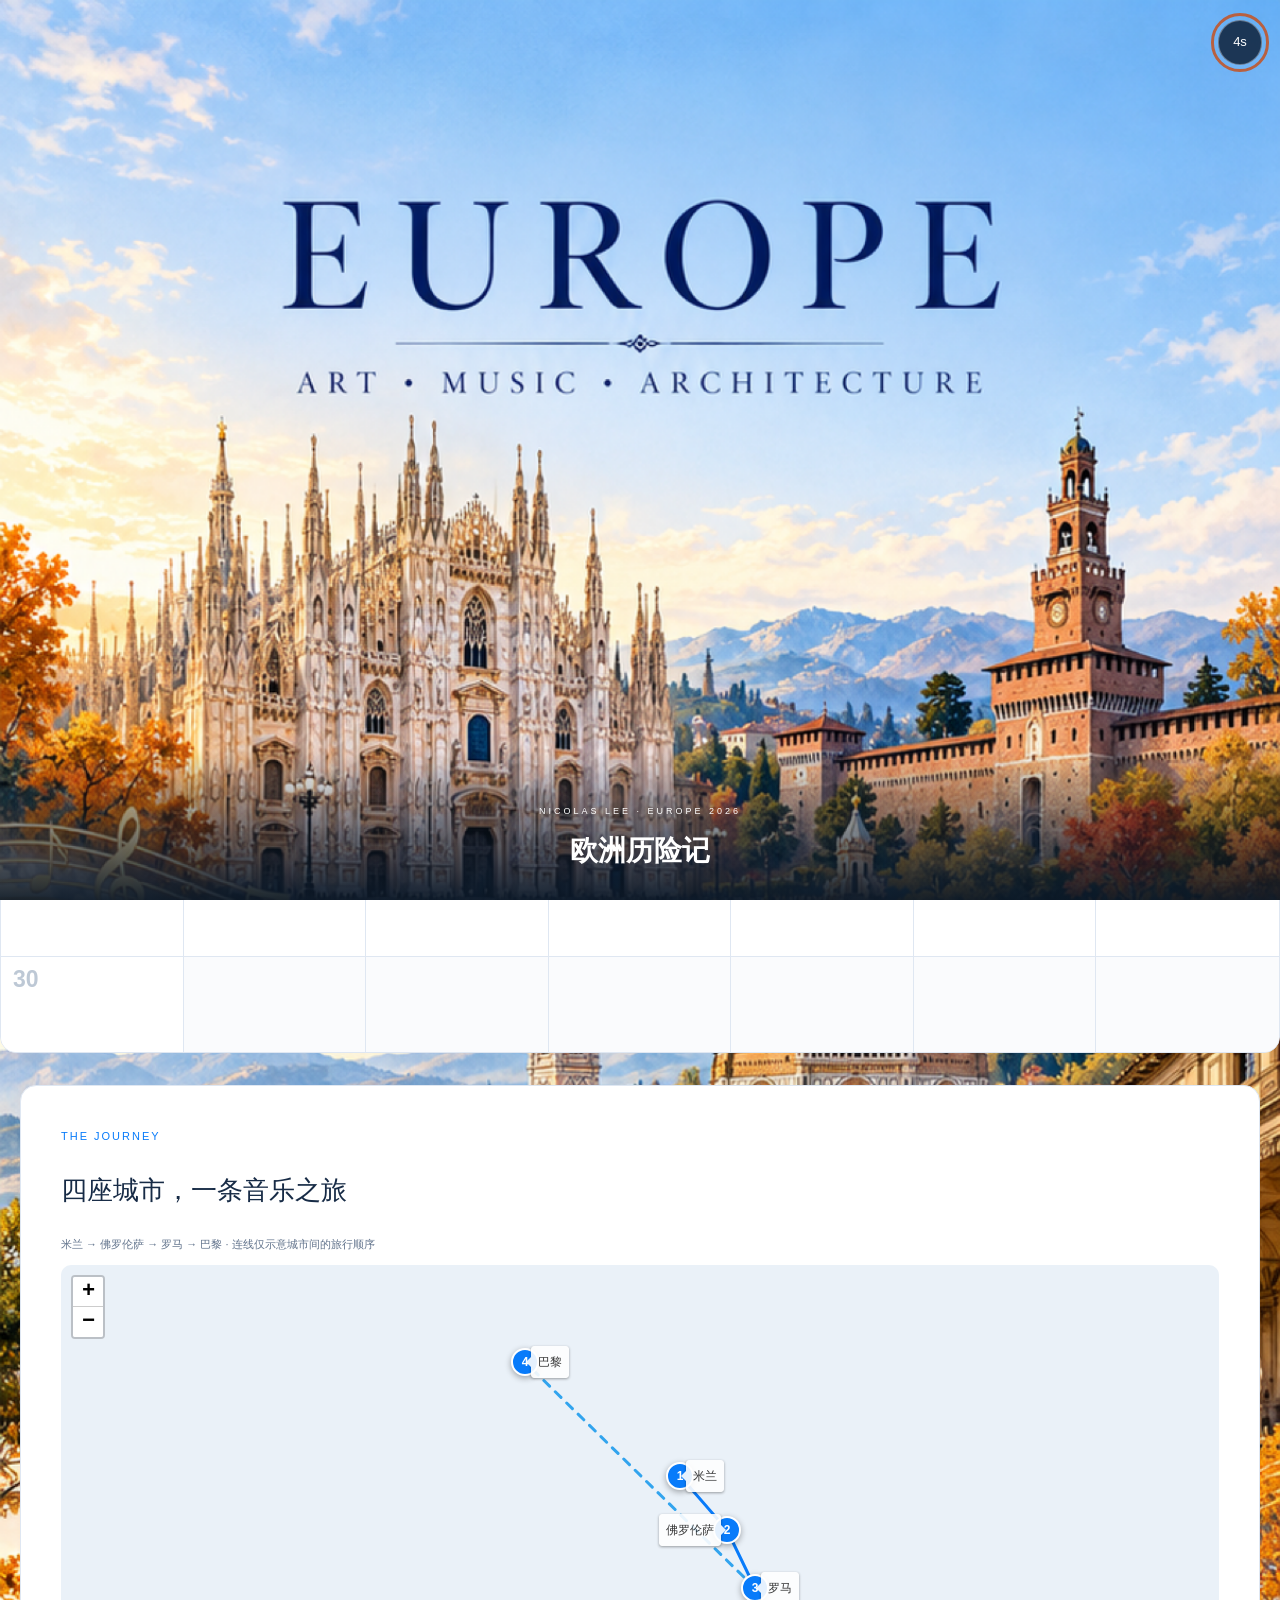
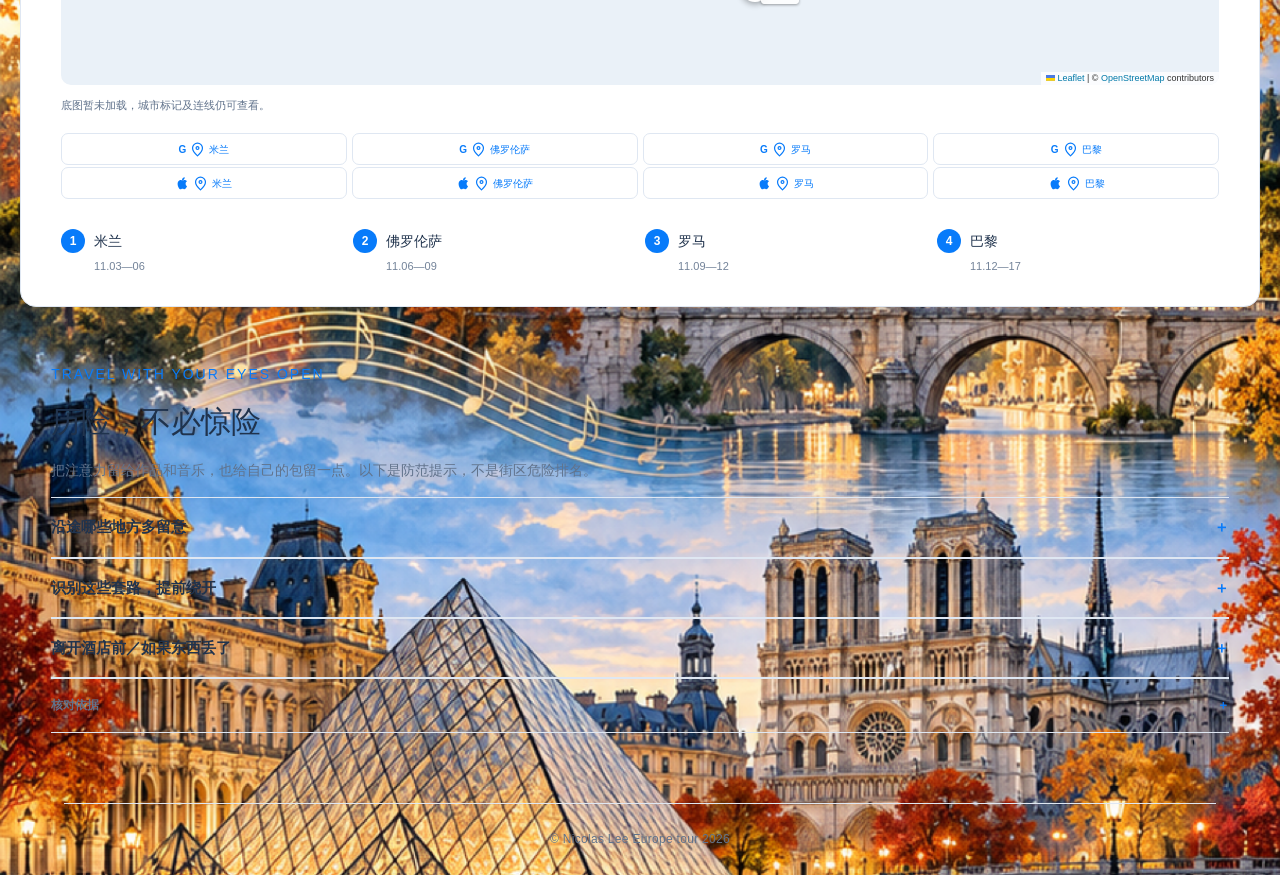
==== index.html @ 0d7550d8 "Add Europe 2026 travel handbook site" ====
<!doctype html><html lang="zh-CN"><head><meta charset="utf-8"><meta name="viewport" content="width=device-width,initial-scale=1,viewport-fit=cover"><meta name="apple-mobile-web-app-capable" content="yes"><meta name="apple-mobile-web-app-status-bar-style" content="black-translucent"><meta name="apple-mobile-web-app-title" content="欧洲历险记"><link rel="manifest" href="manifest.webmanifest"><meta name="theme-color" content="#f4f7fb"><title>欧洲历险记 · 2026旅行手册</title><link rel="stylesheet" href="vendor/leaflet.css"><link rel="stylesheet" href="style.css"><link rel="stylesheet" href="experience.css?v=58"><script>try{document.documentElement.dataset.theme=localStorage.getItem("eu-theme")||"light"}catch(e){}</script></head><body><a class="skip" href="#main">跳到日程</a><header class="top" id="siteHeader"></header><main id="main" tabindex="-1"></main><footer class="site-footer">© Nicolas Lee Europe tour 2026</footer><dialog id="settings"><form id="settingsForm"><div class="dialog-head"><h2>从住处开始</h2><button type="button" id="closeSettings" aria-label="关闭">×</button></div><p>三家意大利酒店已录入本地手册。你在这里修改的地址仅保存在本机浏览器中。巴黎住址已录入 Rue Marmontel 6号；内嵌地图仅使用已核实的坐标。修改地址会更新备用导航链接；内嵌地图不会自动把未核实的新地址定位到别处。</p><div id="hotelFields"></div><label>11月13日午餐地点（暂定）<input name="lunch" placeholder="餐厅名称、街道、Paris" autocomplete="off"></label><button class="primary" type="submit">保存并更新路线</button><p class="fine">当前尚未发布网页。公开分享前，请再次检查酒店地址与私人会面信息。</p></form></dialog><dialog id="eventDialog" aria-labelledby="eventTitle"><button type="button" id="closeEvent" aria-label="关闭活动详情">关闭 ×</button><div id="eventContent"></div></dialog><div id="toast" role="status" aria-live="polite"></div><script src="data.js?v=58"></script><script src="vendor/leaflet.js"></script><script src="map-data.js?v=58"></script><script src="maps.js?v=58"></script><script src="food-data.js?v=58"></script><script src="ticket-details.js?v=58"></script><script src="experience.js?v=58"></script><script src="departure-data.js?v=58"></script><script src="app.js?v=58"></script><script src="i18n-data.js?v=58"></script><script src="i18n.js?v=58"></script></body></html>
---- vendor/leaflet.css ----
/* required styles */

.leaflet-pane,
.leaflet-tile,
.leaflet-marker-icon,
.leaflet-marker-shadow,
.leaflet-tile-container,
.leaflet-pane > svg,
.leaflet-pane > canvas,
.leaflet-zoom-box,
.leaflet-image-layer,
.leaflet-layer {
	position: absolute;
	left: 0;
	top: 0;
	}
.leaflet-container {
	overflow: hidden;
	}
.leaflet-tile,
.leaflet-marker-icon,
.leaflet-marker-shadow {
	-webkit-user-select: none;
	   -moz-user-select: none;
	        user-select: none;
	  -webkit-user-drag: none;
	}
/* Prevents IE11 from highlighting tiles in blue */
.leaflet-tile::selection {
	background: transparent;
}
/* Safari renders non-retina tile on retina better with this, but Chrome is worse */
.leaflet-safari .leaflet-tile {
	image-rendering: -webkit-optimize-contrast;
	}
/* hack that prevents hw layers "stretching" when loading new tiles */
.leaflet-safari .leaflet-tile-container {
	width: 1600px;
	height: 1600px;
	-webkit-transform-origin: 0 0;
	}
.leaflet-marker-icon,
.leaflet-marker-shadow {
	display: block;
	}
/* .leaflet-container svg: reset svg max-width decleration shipped in Joomla! (joomla.org) 3.x */
/* .leaflet-container img: map is broken in FF if you have max-width: 100% on tiles */
.leaflet-container .leaflet-overlay-pane svg {
	max-width: none !important;
	max-height: none !important;
	}
.leaflet-container .leaflet-marker-pane img,
.leaflet-container .leaflet-shadow-pane img,
.leaflet-container .leaflet-tile-pane img,
.leaflet-container img.leaflet-image-layer,
.leaflet-container .leaflet-tile {
	max-width: none !important;
	max-height: none !important;
	width: auto;
	padding: 0;
	}

.leaflet-container img.leaflet-tile {
	/* See: https://bugs.chromium.org/p/chromium/issues/detail?id=600120 */
	mix-blend-mode: plus-lighter;
}

.leaflet-container.leaflet-touch-zoom {
	-ms-touch-action: pan-x pan-y;
	touch-action: pan-x pan-y;
	}
.leaflet-container.leaflet-touch-drag {
	-ms-touch-action: pinch-zoom;
	/* Fallback for FF which doesn't support pinch-zoom */
	touch-action: none;
	touch-action: pinch-zoom;
}
.leaflet-container.leaflet-touch-drag.leaflet-touch-zoom {
	-ms-touch-action: none;
	touch-action: none;
}
.leaflet-container {
	-webkit-tap-highlight-color: transparent;
}
.leaflet-container a {
	-webkit-tap-highlight-color: rgba(51, 181, 229, 0.4);
}
.leaflet-tile {
	filter: inherit;
	visibility: hidden;
	}
.leaflet-tile-loaded {
	visibility: inherit;
	}
.leaflet-zoom-box {
	width: 0;
	height: 0;
	-moz-box-sizing: border-box;
	     box-sizing: border-box;
	z-index: 800;
	}
/* workaround for https://bugzilla.mozilla.org/show_bug.cgi?id=888319 */
.leaflet-overlay-pane svg {
	-moz-user-select: none;
	}

.leaflet-pane         { z-index: 400; }

.leaflet-tile-pane    { z-index: 200; }
.leaflet-overlay-pane { z-index: 400; }
.leaflet-shadow-pane  { z-index: 500; }
.leaflet-marker-pane  { z-index: 600; }
.leaflet-tooltip-pane   { z-index: 650; }
.leaflet-popup-pane   { z-index: 700; }

.leaflet-map-pane canvas { z-index: 100; }
.leaflet-map-pane svg    { z-index: 200; }

.leaflet-vml-shape {
	width: 1px;
	height: 1px;
	}
.lvml {
	behavior: url(#default#VML);
	display: inline-block;
	position: absolute;
	}


/* control positioning */

.leaflet-control {
	position: relative;
	z-index: 800;
	pointer-events: visiblePainted; /* IE 9-10 doesn't have auto */
	pointer-events: auto;
	}
.leaflet-top,
.leaflet-bottom {
	position: absolute;
	z-index: 1000;
	pointer-events: none;
	}
.leaflet-top {
	top: 0;
	}
.leaflet-right {
	right: 0;
	}
.leaflet-bottom {
	bottom: 0;
	}
.leaflet-left {
	left: 0;
	}
.leaflet-control {
	float: left;
	clear: both;
	}
.leaflet-right .leaflet-control {
	float: right;
	}
.leaflet-top .leaflet-control {
	margin-top: 10px;
	}
.leaflet-bottom .leaflet-control {
	margin-bottom: 10px;
	}
.leaflet-left .leaflet-control {
	margin-left: 10px;
	}
.leaflet-right .leaflet-control {
	margin-right: 10px;
	}


/* zoom and fade animations */

.leaflet-fade-anim .leaflet-popup {
	opacity: 0;
	-webkit-transition: opacity 0.2s linear;
	   -moz-transition: opacity 0.2s linear;
	        transition: opacity 0.2s linear;
	}
.leaflet-fade-anim .leaflet-map-pane .leaflet-popup {
	opacity: 1;
	}
.leaflet-zoom-animated {
	-webkit-transform-origin: 0 0;
	    -ms-transform-origin: 0 0;
	        transform-origin: 0 0;
	}
svg.leaflet-zoom-animated {
	will-change: transform;
}

.leaflet-zoom-anim .leaflet-zoom-animated {
	-webkit-transition: -webkit-transform 0.25s cubic-bezier(0,0,0.25,1);
	   -moz-transition:    -moz-transform 0.25s cubic-bezier(0,0,0.25,1);
	        transition:         transform 0.25s cubic-bezier(0,0,0.25,1);
	}
.leaflet-zoom-anim .leaflet-tile,
.leaflet-pan-anim .leaflet-tile {
	-webkit-transition: none;
	   -moz-transition: none;
	        transition: none;
	}

.leaflet-zoom-anim .leaflet-zoom-hide {
	visibility: hidden;
	}


/* cursors */

.leaflet-interactive {
	cursor: pointer;
	}
.leaflet-grab {
	cursor: -webkit-grab;
	cursor:    -moz-grab;
	cursor:         grab;
	}
.leaflet-crosshair,
.leaflet-crosshair .leaflet-interactive {
	cursor: crosshair;
	}
.leaflet-popup-pane,
.leaflet-control {
	cursor: auto;
	}
.leaflet-dragging .leaflet-grab,
.leaflet-dragging .leaflet-grab .leaflet-interactive,
.leaflet-dragging .leaflet-marker-draggable {
	cursor: move;
	cursor: -webkit-grabbing;
	cursor:    -moz-grabbing;
	cursor:         grabbing;
	}

/* marker & overlays interactivity */
.leaflet-marker-icon,
.leaflet-marker-shadow,
.leaflet-image-layer,
.leaflet-pane > svg path,
.leaflet-tile-container {
	pointer-events: none;
	}

.leaflet-marker-icon.leaflet-interactive,
.leaflet-image-layer.leaflet-interactive,
.leaflet-pane > svg path.leaflet-interactive,
svg.leaflet-image-layer.leaflet-interactive path {
	pointer-events: visiblePainted; /* IE 9-10 doesn't have auto */
	pointer-events: auto;
	}

/* visual tweaks */

.leaflet-container {
	background: #ddd;
	outline-offset: 1px;
	}
.leaflet-container a {
	color: #0078A8;
	}
.leaflet-zoom-box {
	border: 2px dotted #38f;
	background: rgba(255,255,255,0.5);
	}


/* general typography */
.leaflet-container {
	font-family: "Helvetica Neue", Arial, Helvetica, sans-serif;
	font-size: 12px;
	font-size: 0.75rem;
	line-height: 1.5;
	}


/* general toolbar styles */

.leaflet-bar {
	box-shadow: 0 1px 5px rgba(0,0,0,0.65);
	border-radius: 4px;
	}
.leaflet-bar a {
	background-color: #fff;
	border-bottom: 1px solid #ccc;
	width: 26px;
	height: 26px;
	line-height: 26px;
	display: block;
	text-align: center;
	text-decoration: none;
	color: black;
	}
.leaflet-bar a,
.leaflet-control-layers-toggle {
	background-position: 50% 50%;
	background-repeat: no-repeat;
	display: block;
	}
.leaflet-bar a:hover,
.leaflet-bar a:focus {
	background-color: #f4f4f4;
	}
.leaflet-bar a:first-child {
	border-top-left-radius: 4px;
	border-top-right-radius: 4px;
	}
.leaflet-bar a:last-child {
	border-bottom-left-radius: 4px;
	border-bottom-right-radius: 4px;
	border-bottom: none;
	}
.leaflet-bar a.leaflet-disabled {
	cursor: default;
	background-color: #f4f4f4;
	color: #bbb;
	}

.leaflet-touch .leaflet-bar a {
	width: 30px;
	height: 30px;
	line-height: 30px;
	}
.leaflet-touch .leaflet-bar a:first-child {
	border-top-left-radius: 2px;
	border-top-right-radius: 2px;
	}
.leaflet-touch .leaflet-bar a:last-child {
	border-bottom-left-radius: 2px;
	border-bottom-right-radius: 2px;
	}

/* zoom control */

.leaflet-control-zoom-in,
.leaflet-control-zoom-out {
	font: bold 18px 'Lucida Console', Monaco, monospace;
	text-indent: 1px;
	}

.leaflet-touch .leaflet-control-zoom-in, .leaflet-touch .leaflet-control-zoom-out  {
	font-size: 22px;
	}


/* layers control */

.leaflet-control-layers {
	box-shadow: 0 1px 5px rgba(0,0,0,0.4);
	background: #fff;
	border-radius: 5px;
	}
.leaflet-control-layers-toggle {
	background-image: url(images/layers.png);
	width: 36px;
	height: 36px;
	}
.leaflet-retina .leaflet-control-layers-toggle {
	background-image: url(images/layers-2x.png);
	background-size: 26px 26px;
	}
.leaflet-touch .leaflet-control-layers-toggle {
	width: 44px;
	height: 44px;
	}
.leaflet-control-layers .leaflet-control-layers-list,
.leaflet-control-layers-expanded .leaflet-control-layers-toggle {
	display: none;
	}
.leaflet-control-layers-expanded .leaflet-control-layers-list {
	display: block;
	position: relative;
	}
.leaflet-control-layers-expanded {
	padding: 6px 10px 6px 6px;
	color: #333;
	background: #fff;
	}
.leaflet-control-layers-scrollbar {
	overflow-y: scroll;
	overflow-x: hidden;
	padding-right: 5px;
	}
.leaflet-control-layers-selector {
	margin-top: 2px;
	position: relative;
	top: 1px;
	}
.leaflet-control-layers label {
	display: block;
	font-size: 13px;
	font-size: 1.08333em;
	}
.leaflet-control-layers-separator {
	height: 0;
	border-top: 1px solid #ddd;
	margin: 5px -10px 5px -6px;
	}

/* Default icon URLs */
.leaflet-default-icon-path { /* used only in path-guessing heuristic, see L.Icon.Default */
	background-image: url(images/marker-icon.png);
	}


/* attribution and scale controls */

.leaflet-container .leaflet-control-attribution {
	background: #fff;
	background: rgba(255, 255, 255, 0.8);
	margin: 0;
	}
.leaflet-control-attribution,
.leaflet-control-scale-line {
	padding: 0 5px;
	color: #333;
	line-height: 1.4;
	}
.leaflet-control-attribution a {
	text-decoration: none;
	}
.leaflet-control-attribution a:hover,
.leaflet-control-attribution a:focus {
	text-decoration: underline;
	}
.leaflet-attribution-flag {
	display: inline !important;
	vertical-align: baseline !important;
	width: 1em;
	height: 0.6669em;
	}
.leaflet-left .leaflet-control-scale {
	margin-left: 5px;
	}
.leaflet-bottom .leaflet-control-scale {
	margin-bottom: 5px;
	}
.leaflet-control-scale-line {
	border: 2px solid #777;
	border-top: none;
	line-height: 1.1;
	padding: 2px 5px 1px;
	white-space: nowrap;
	-moz-box-sizing: border-box;
	     box-sizing: border-box;
	background: rgba(255, 255, 255, 0.8);
	text-shadow: 1px 1px #fff;
	}
.leaflet-control-scale-line:not(:first-child) {
	border-top: 2px solid #777;
	border-bottom: none;
	margin-top: -2px;
	}
.leaflet-control-scale-line:not(:first-child):not(:last-child) {
	border-bottom: 2px solid #777;
	}

.leaflet-touch .leaflet-control-attribution,
.leaflet-touch .leaflet-control-layers,
.leaflet-touch .leaflet-bar {
	box-shadow: none;
	}
.leaflet-touch .leaflet-control-layers,
.leaflet-touch .leaflet-bar {
	border: 2px solid rgba(0,0,0,0.2);
	background-clip: padding-box;
	}


/* popup */

.leaflet-popup {
	position: absolute;
	text-align: center;
	margin-bottom: 20px;
	}
.leaflet-popup-content-wrapper {
	padding: 1px;
	text-align: left;
	border-radius: 12px;
	}
.leaflet-popup-content {
	margin: 13px 24px 13px 20px;
	line-height: 1.3;
	font-size: 13px;
	font-size: 1.08333em;
	min-height: 1px;
	}
.leaflet-popup-content p {
	margin: 17px 0;
	margin: 1.3em 0;
	}
.leaflet-popup-tip-container {
	width: 40px;
	height: 20px;
	position: absolute;
	left: 50%;
	margin-top: -1px;
	margin-left: -20px;
	overflow: hidden;
	pointer-events: none;
	}
.leaflet-popup-tip {
	width: 17px;
	height: 17px;
	padding: 1px;

	margin: -10px auto 0;
	pointer-events: auto;

	-webkit-transform: rotate(45deg);
	   -moz-transform: rotate(45deg);
	    -ms-transform: rotate(45deg);
	        transform: rotate(45deg);
	}
.leaflet-popup-content-wrapper,
.leaflet-popup-tip {
	background: white;
	color: #333;
	box-shadow: 0 3px 14px rgba(0,0,0,0.4);
	}
.leaflet-container a.leaflet-popup-close-button {
	position: absolute;
	top: 0;
	right: 0;
	border: none;
	text-align: center;
	width: 24px;
	height: 24px;
	font: 16px/24px Tahoma, Verdana, sans-serif;
	color: #757575;
	text-decoration: none;
	background: transparent;
	}
.leaflet-container a.leaflet-popup-close-button:hover,
.leaflet-container a.leaflet-popup-close-button:focus {
	color: #585858;
	}
.leaflet-popup-scrolled {
	overflow: auto;
	}

.leaflet-oldie .leaflet-popup-content-wrapper {
	-ms-zoom: 1;
	}
.leaflet-oldie .leaflet-popup-tip {
	width: 24px;
	margin: 0 auto;

	-ms-filter: "progid:DXImageTransform.Microsoft.Matrix(M11=0.70710678, M12=0.70710678, M21=-0.70710678, M22=0.70710678)";
	filter: progid:DXImageTransform.Microsoft.Matrix(M11=0.70710678, M12=0.70710678, M21=-0.70710678, M22=0.70710678);
	}

.leaflet-oldie .leaflet-control-zoom,
.leaflet-oldie .leaflet-control-layers,
.leaflet-oldie .leaflet-popup-content-wrapper,
.leaflet-oldie .leaflet-popup-tip {
	border: 1px solid #999;
	}


/* div icon */

.leaflet-div-icon {
	background: #fff;
	border: 1px solid #666;
	}


/* Tooltip */
/* Base styles for the element that has a tooltip */
.leaflet-tooltip {
	position: absolute;
	padding: 6px;
	background-color: #fff;
	border: 1px solid #fff;
	border-radius: 3px;
	color: #222;
	white-space: nowrap;
	-webkit-user-select: none;
	-moz-user-select: none;
	-ms-user-select: none;
	user-select: none;
	pointer-events: none;
	box-shadow: 0 1px 3px rgba(0,0,0,0.4);
	}
.leaflet-tooltip.leaflet-interactive {
	cursor: pointer;
	pointer-events: auto;
	}
.leaflet-tooltip-top:before,
.leaflet-tooltip-bottom:before,
.leaflet-tooltip-left:before,
.leaflet-tooltip-right:before {
	position: absolute;
	pointer-events: none;
	border: 6px solid transparent;
	background: transparent;
	content: "";
	}

/* Directions */

.leaflet-tooltip-bottom {
	margin-top: 6px;
}
.leaflet-tooltip-top {
	margin-top: -6px;
}
.leaflet-tooltip-bottom:before,
.leaflet-tooltip-top:before {
	left: 50%;
	margin-left: -6px;
	}
.leaflet-tooltip-top:before {
	bottom: 0;
	margin-bottom: -12px;
	border-top-color: #fff;
	}
.leaflet-tooltip-bottom:before {
	top: 0;
	margin-top: -12px;
	margin-left: -6px;
	border-bottom-color: #fff;
	}
.leaflet-tooltip-left {
	margin-left: -6px;
}
.leaflet-tooltip-right {
	margin-left: 6px;
}
.leaflet-tooltip-left:before,
.leaflet-tooltip-right:before {
	top: 50%;
	margin-top: -6px;
	}
.leaflet-tooltip-left:before {
	right: 0;
	margin-right: -12px;
	border-left-color: #fff;
	}
.leaflet-tooltip-right:before {
	left: 0;
	margin-left: -12px;
	border-right-color: #fff;
	}

/* Printing */

@media print {
	/* Prevent printers from removing background-images of controls. */
	.leaflet-control {
		-webkit-print-color-adjust: exact;
		print-color-adjust: exact;
		}
	}
---- style.css ----
:root{--paper:#f4f0e8;--ink:#242e2a;--muted:#6d746c;--line:#d9d8cc;--accent:#a84934;--sage:#e2e8dd;--blue:#e1e9eb;--pink:#f0ded8;--gold:#eee4c9}*{box-sizing:border-box}body{margin:0;background:var(--paper);color:var(--ink);font-family:-apple-system,BlinkMacSystemFont,"PingFang SC","Microsoft YaHei",sans-serif;font-size:15px;line-height:1.75}button,input,select{font:inherit}button,a{touch-action:manipulation}button{cursor:pointer;border:0;background:none;color:inherit}a{color:inherit;text-underline-offset:4px}button:focus-visible,a:focus-visible,input:focus-visible{outline:3px solid #b86040;outline-offset:4px}.skip{position:absolute;top:-80px}.skip:focus{top:0;background:white;z-index:99}.top{display:flex;align-items:center;justify-content:space-between;padding:22px 5vw;border-bottom:1px solid var(--line);background:var(--paper);position:sticky;top:0;z-index:20;gap:20px}.brand{text-decoration:none;display:flex;align-items:center;gap:12px;font-family:Georgia,"Songti SC",serif;font-size:22px}.brand-mark{border:1px solid var(--ink);width:43px;height:43px;text-align:center;line-height:40px}.brand small{display:block;font:9px -apple-system,sans-serif;letter-spacing:2px;margin-top:2px}.top nav{display:flex;gap:20px;align-items:center}.top nav button{font-size:13px;padding:7px 0}.top nav button.active{color:var(--accent);border-bottom:1px solid var(--accent)}.outline{border:1px solid var(--line)!important;padding:7px 15px!important;border-radius:3px}.primary{display:inline-flex;align-items:center;gap:12px;background:var(--ink);color:#fff;padding:12px 22px;border-radius:3px;text-decoration:none}.eyebrow{font-size:11px;letter-spacing:2px;color:var(--accent);text-transform:uppercase}.wrap{max-width:1320px;margin:auto;padding:48px 5vw}.hero{display:grid;grid-template-columns:1fr 1fr;min-height:540px}.hero-copy{padding:70px 6vw 50px 7vw;display:flex;flex-direction:column;align-items:flex-start;justify-content:center}.hero h1{font:clamp(42px,4.8vw,75px)/1.3 Georgia,"Songti SC",serif;letter-spacing:-2px;margin:25px 0}.hero h1 em{font-style:normal;color:var(--accent)}.hero p{max-width:410px;color:var(--muted)}.hero-photo{position:relative;min-height:420px;background:#d8d9cb}.hero-photo>img{width:100%;height:100%;position:absolute;object-fit:cover}.hero-photo:after{content:"";position:absolute;inset:40% 0 0;background:linear-gradient(transparent,#16251dcc)}.photo-caption{position:absolute;bottom:25px;left:30px;right:25px;color:#fff;z-index:1;font-size:12px}.photo-caption strong{font:30px Georgia,serif;display:block;margin-bottom:8px}.hero-meta{display:flex;gap:30px;margin:25px 0}.hero-meta strong{font:28px Georgia,serif}.hero-meta small{display:block;font-size:11px;color:var(--muted)}.section-title{display:flex;justify-content:space-between;align-items:end;gap:20px;margin-bottom:24px}.section-title h2{font:30px Georgia,"Songti SC",serif;margin:5px 0}.section-title p{color:var(--muted);font-size:13px;margin:0}.city-strip{display:grid;grid-template-columns:repeat(4,1fr);border-top:1px solid var(--line);border-bottom:1px solid var(--line);margin:0 5vw}.city-strip>div{padding:25px;border-right:1px solid var(--line)}.city-strip>div:last-child{border:0}.city-strip strong{font:26px Georgia,"Songti SC",serif;display:block}.city-strip small{color:var(--muted)}.day-grid{display:grid;grid-template-columns:repeat(4,1fr);gap:18px}.day-tile{border-top:1px solid var(--line);padding:22px 12px 20px 0;text-align:left;width:100%;transition:background .2s}.day-tile:hover{background:#ebe7dc}.day-tile .num{font:38px Georgia,serif;color:var(--accent)}.day-tile h3{font-size:17px;font-weight:500;margin:8px 0}.day-tile small{color:var(--muted)}.notice{border-left:3px solid #b68955;background:#ede5d7;padding:18px 22px;font-size:13px;margin:20px 0}.notice strong{display:block}.layout{display:grid;grid-template-columns:175px minmax(0,1fr);gap:40px;max-width:1420px;padding:30px 4vw;margin:auto}.sidebar{position:sticky;top:115px;height:calc(100vh - 140px);overflow:auto;align-self:start}.sidebar .eyebrow{padding:0 12px}.day-link{width:100%;padding:10px 12px;text-align:left;border-radius:3px;display:flex;gap:14px;font-size:13px}.day-link b{font-family:Georgia,serif;font-size:18px;font-weight:400}.day-link.active{background:var(--ink);color:white}.day-link small{display:block;opacity:.65;font-size:10px}.day-main{min-width:0}.day-heading{display:flex;justify-content:space-between;align-items:center;gap:20px;margin:12px 0 25px}.day-heading h1{font:38px/1.35 Georgia,"Songti SC",serif;margin:8px 0}.day-heading .number{font:75px Georgia,serif;color:#c5c7b9}.day-cover{height:270px;position:relative;overflow:hidden;margin:0 0 28px;background:#dee0d5}.day-cover img{width:100%;height:100%;object-fit:cover}.day-cover figcaption{position:absolute;bottom:0;right:0;background:#242e2adb;color:white;font-size:10px;padding:3px 12px}.day-content{display:grid;grid-template-columns:minmax(0,1fr) 290px;gap:32px;align-items:start}.event{position:relative;padding:0 0 32px 28px;border-left:1px solid #c8cabc;margin-left:9px}.event:before{content:"";position:absolute;left:-5px;top:9px;width:9px;height:9px;border-radius:50%;background:var(--accent);box-shadow:0 0 0 5px var(--paper)}.event-time{font-size:13px;letter-spacing:.4px;color:var(--accent);font-weight:600}.event h2{font:24px/1.4 Georgia,"Songti SC",serif;margin:9px 0}.event .venue{font-size:12px;color:var(--muted);margin:10px 0}.badge{font-size:10px;border:1px solid #c9d2c3;padding:2px 7px;display:inline-block;border-radius:2px;margin-left:8px;vertical-align:middle;background:var(--sage)}.badge.wait{background:var(--gold);border-color:#ddc89c}.badge.paid{background:var(--pink);border-color:#e1bbb2}.event-note{font-size:13px;white-space:pre-line;line-height:1.85}.event-art{margin:20px 0 8px;background:#e5e1d8;text-align:center}.event-art img{display:block;max-height:340px;width:100%;object-fit:contain}.event-art figcaption{font-size:10px;text-align:left;color:var(--muted);padding:5px 8px}.links{display:flex;flex-wrap:wrap;gap:16px;font-size:12px;margin:12px 0}.links a{color:var(--accent)}details{border-top:1px solid var(--line);padding:12px 0;font-size:13px}summary{cursor:pointer;list-style:none;display:flex;justify-content:space-between;font-weight:500}summary:after{content:"＋";color:var(--accent)}details[open] summary:after{content:"−"}details p{color:var(--muted);margin:12px 0}.aside{background:#ecece2;border:1px solid #d7d9cd;padding:23px}.aside h2{font:21px Georgia,"Songti SC",serif;margin:0 0 14px}.aside .fine{margin:12px 0}.stop{padding:8px 0 8px 24px;position:relative;font-size:12px;border-left:1px solid #b7c0b1;margin-left:5px}.stop:before{content:"";position:absolute;left:-4px;top:18px;width:7px;height:7px;background:#6d846a;border-radius:50%}.stop.pending{color:#926745}.route-leg{padding:7px 0 14px 20px;margin-left:5px;border-left:1px dashed #b7c0b1;font-size:10px}.route-leg a{display:inline-block;margin-right:8px;color:#516d4c}.route-leg p{margin:0 0 4px;color:var(--muted)}.fine{font-size:11px;line-height:1.7;color:var(--muted)}.aside button{font-size:12px;text-decoration:underline;text-underline-offset:4px}.next-prev{display:flex;justify-content:space-between;border-top:1px solid var(--line);padding-top:25px;margin-top:25px}.next-prev button{padding:10px 0}.meal-box{border-top:1px solid var(--line);padding-top:24px;margin-top:30px}.meal-box h3{font:21px Georgia,"Songti SC",serif}.meal-box p{font-size:13px}.page-actions{display:flex;gap:12px;flex-wrap:wrap;margin:20px 0}.page-actions button,.page-actions a{border:1px solid var(--line);padding:8px 12px;font-size:12px;text-decoration:none}.table-wrap{overflow:auto}.booking-table{border-collapse:collapse;width:100%;font-size:13px}.booking-table th{text-align:left;font-size:11px;color:var(--muted);padding:14px 10px;border-bottom:1px solid var(--ink)}.booking-table td{padding:18px 10px;border-bottom:1px solid var(--line);vertical-align:top;min-width:100px}.booking-table td:last-child{min-width:260px;max-width:480px;white-space:pre-line}.checklist{display:grid;grid-template-columns:1fr 1fr;gap:14px}.check-item{padding:16px;background:#ebe7dd;display:flex;gap:12px;font-size:13px}.check-item input{width:18px;height:18px;flex-shrink:0}.credits{font-size:12px;columns:2}.credits li{margin-bottom:10px}footer{border-top:1px solid var(--line);margin:40px 5vw 0;padding:25px 0 35px;display:flex;justify-content:space-between;gap:20px;color:var(--muted);font-size:12px}footer small{font-size:10px}dialog{border:1px solid var(--line);border-radius:5px;max-width:550px;width:calc(100% - 32px);padding:28px;background:var(--paper);color:var(--ink)}dialog::backdrop{background:#18231cb0}.dialog-head{display:flex;justify-content:space-between;align-items:center}.dialog-head h2{font:28px Georgia,"Songti SC",serif}.dialog-head button{font-size:28px}dialog p{font-size:13px;color:var(--muted)}label{display:block;font-size:13px;margin:14px 0}input[type=text],input:not([type]){width:100%;padding:11px 12px;margin-top:5px;border:1px solid var(--line);background:#fffdf6;border-radius:3px;color:var(--ink)}#toast{position:fixed;bottom:24px;left:50%;transform:translateX(-50%);background:var(--ink);color:white;padding:9px 20px;border-radius:3px;font-size:13px;z-index:80;display:none}.empty-art{padding:25px;color:var(--muted);font:25px Georgia,serif;border-top:1px solid var(--line)}.mobile-days{display:none}.local-tag{font-size:10px;border:1px solid #c8c7b8;padding:3px 9px;color:var(--muted)}.all-days-print{display:none}@media(max-width:1100px){.day-content{grid-template-columns:1fr}.aside{margin-bottom:25px}.route-stops{display:grid;grid-template-columns:1fr 1fr;column-gap:20px}.layout{gap:25px}.day-grid{grid-template-columns:repeat(3,1fr)}}@media(max-width:760px){.top{padding:14px 5vw;align-items:center;flex-wrap:wrap;gap:12px;position:relative}.brand{font-size:18px}.brand-mark{width:34px;height:34px;line-height:31px}.top nav{width:100%;justify-content:space-between;gap:8px}.top nav button{font-size:12px}.outline{padding:6px 9px!important}.hero{grid-template-columns:1fr}.hero-copy{padding:40px 6vw}.hero h1{font-size:48px;margin:18px 0}.hero-photo{min-height:280px}.hero-meta{margin:15px 0}.city-strip{grid-template-columns:1fr 1fr}.city-strip>div{padding:17px}.city-strip>div:nth-child(2){border:0}.city-strip>div:nth-child(-n+2){border-bottom:1px solid var(--line)}.city-strip strong{font-size:21px}.wrap{padding:32px 6vw}.day-grid{grid-template-columns:1fr 1fr;gap:10px}.day-tile h3{font-size:15px}.section-title{display:block}.section-title p{margin-top:10px}.layout{display:block;padding:15px 5vw}.sidebar{position:static;display:flex;overflow-x:auto;height:auto;gap:4px;margin-bottom:25px;padding-bottom:10px}.sidebar .eyebrow{display:none}.day-link{width:68px;flex-shrink:0;display:block;text-align:center;padding:7px}.day-link small{font-size:9px}.day-link b{display:block}.day-heading h1{font-size:29px}.day-heading .number{font-size:55px}.day-cover{height:200px}.event{padding-left:20px}.event h2{font-size:22px}.route-stops{display:block}.checklist{grid-template-columns:1fr}.credits{columns:1}footer{display:block}footer small{display:block;margin-top:12px}.page-actions{gap:8px}.event-art img{max-height:360px}.day-heading{margin-top:0}.aside{padding:20px}}@media print{.top,.sidebar,.page-actions,.next-prev,footer,dialog,.hero,.city-strip,.wrap:not(.printable),.links,.route-leg,.event-art, .day-cover{display:none!important}.layout{display:block;padding:0}.day-content{display:block}.aside{display:none}.event{break-inside:avoid;padding-bottom:15px}.event h2{font-size:18px}body{background:white;font-size:12px}.day-heading h1{font-size:24px}.day-heading .number{font-size:36px}details{display:block}details p{display:block}.meal-box{break-inside:avoid}}

.day-links{display:flex;flex-direction:column;gap:2px}.day-link{text-decoration:none}.day-link span{white-space:nowrap}.stop small{display:block;line-height:1.5;margin-top:5px}.text-btn{padding:0;background:none;border:0;text-decoration:underline;font-size:11px}.credits small{overflow-wrap:anywhere}.event{scroll-margin-top:110px}@media(max-width:760px){.day-links{flex-direction:row;overflow-x:auto;width:100%}.sidebar{overflow:hidden}.day-link{min-width:76px}.day-link span{display:block}}

/* A small, paginated travel booklet. Each leaf contains one topic. */
.booklet-layout{max-width:1130px;margin:0 auto}.book-area{min-width:0;max-width:760px;width:100%;margin:auto}.book-context{display:flex;justify-content:space-between;align-items:center;font-size:12px;color:var(--muted);margin-bottom:15px}.book-context button{padding:7px 10px;font-size:11px}.book-paper{background:#fffdf8;box-shadow:0 8px 28px #30271914;border:1px solid #ddd6ca;padding:30px 42px 20px;min-height:660px;display:flex;flex-direction:column}.book-running{display:flex;justify-content:space-between;border-bottom:1px solid #bdb5a6;padding-bottom:12px;font-size:10px;letter-spacing:1px;color:#6b705e}.book-title{font-family:Georgia,"Songti SC",serif;font-size:30px;font-weight:400;margin:24px 0}.book-body{flex:1}.book-folio{display:flex;justify-content:space-between;font-size:10px;letter-spacing:1px;margin:20px 0 0;padding:14px 0 0;border-top:1px solid #d5cdbc}.book-paper h2{font-size:23px}.book-paper .event{border:0;padding:0;margin:0}.book-paper .event:before{display:none}.book-paper .event-art{margin:15px 0}.book-paper .event-art img{height:220px;width:100%;object-fit:contain;background:#f3efe7}.book-paper .event-note{font-size:12px;line-height:1.7;white-space:pre-line}.book-paper .event h2{margin:8px 0}.book-paper .venue{font-size:12px}.book-paper .links{font-size:11px;margin:12px 0}.book-paper details{font-size:12px}.book-paper .event-time{font-size:15px}.book-pager{display:flex;align-items:center;justify-content:space-between;gap:8px;margin:18px 0;font-size:12px}.book-pager a{text-decoration:none;padding:10px 12px;border:1px solid #c9beac}.book-pager select{padding:9px;background:#fffdf8;border:1px solid #c9beac;color:var(--ink);font:inherit;max-width:190px}.book-pager label{font-size:10px;display:flex;gap:7px;align-items:center}.compact-agenda a{display:flex;gap:18px;padding:17px 0;border-bottom:1px solid #e2dbd0;text-decoration:none}.compact-agenda time{width:100px;flex-shrink:0;font-size:12px;color:var(--accent)}.compact-agenda span{flex:1;font-size:15px}.compact-agenda small{display:block;color:#737466;font-size:11px;margin-top:6px}.compact-agenda b{font-weight:400}.book-stay{margin-top:28px;border-left:2px solid #9ba38e;padding-left:15px}.book-stay small{color:#707464}.book-stay p{font-size:14px}.book-food{margin-top:25px}.book-food h3{font-size:15px}.book-food p{font-size:12px;line-height:1.8}.book-route .stop{padding:17px 0 17px 25px;font-size:16px}.book-route .stop small{font-size:12px}.book-route .route-leg{padding:16px 0 22px 24px;font-size:13px;line-height:2}.route-caption{margin-top:28px}.muted{color:#929087}.booklet-layout .next-prev{margin-top:14px;padding-top:12px}
@media(max-width:760px){.book-context{font-size:10px;gap:8px}.book-context button{font-size:10px;padding:5px}.book-paper{padding:22px 20px 15px;min-height:570px}.book-title{font-size:24px;margin:20px 0}.book-running{font-size:8px}.book-paper .event-art img{height:190px}.book-pager label{font-size:0;gap:0}.book-pager select{font-size:11px;max-width:140px}.book-pager a{padding:9px 6px;font-size:11px}.compact-agenda time{width:70px}.compact-agenda a{gap:10px}.compact-agenda span{font-size:13px}.book-folio{font-size:8px}.book-route .stop{font-size:14px}.booklet-layout{padding-top:12px}}
@media print{.book-context,.book-pager,.next-prev{display:none!important}.book-paper{box-shadow:none;border:none;padding:0;min-height:0}.book-paper .event-art{display:block!important}.book-paper .event-art img{display:block!important;height:220px}.book-paper .book-folio{display:flex!important}.book-paper{break-inside:avoid}.booklet-layout{display:block}}
/* Compact edition: two or three leaves per day, full notes remain accessible. */
.journey-strip{max-width:1240px;margin:35px auto 10px;padding:30px 40px;background:#ebe7dd}.journey-caption h2{font-family:Georgia,"Songti SC",serif;font-size:26px;font-weight:400}.journey-line{display:flex;align-items:center;margin:24px 0 12px}.journey-line>a{flex:1;text-decoration:none;display:grid;gap:7px}.journey-line small{color:#a84934;font-size:11px}.journey-line strong{font-family:"Songti SC",serif;font-size:25px;font-weight:400}.journey-line>a>span{font-size:11px;color:#6d7163}.journey-transfer{width:75px;text-align:center;color:#7c806e;font-size:11px}.journey-transfer span{display:block;font-size:23px}.agenda-entry{display:flex;align-items:flex-start;gap:14px;width:100%;border:0;border-bottom:1px solid #ddd8ce;border-left:3px solid #879582;padding:16px 9px;background:transparent;text-align:left;border-radius:0}.agenda-entry.paid{border-left-color:#b27673}.agenda-entry.free{border-left-color:#b28f45}.agenda-entry.travel{border-left-color:#7c93a5}.agenda-entry:hover{background:#efede4}.agenda-entry time{font-size:12px;flex:0 0 94px;color:#8e4837}.agenda-entry>span{font-size:15px;flex:1}.agenda-entry small{display:block;font-size:11px;line-height:1.5;color:#707364;margin-top:5px}.tiny-status{font-size:10px;font-weight:400;white-space:nowrap;color:#6b705f}.experience-grid{display:grid;grid-template-columns:1fr 1fr;gap:22px}.experience figure{margin:0 0 15px}.experience img{width:100%;height:180px;object-fit:contain;background:#eee9de}.experience figcaption{font-size:9px;color:#7c7b70;margin-top:5px}.experience-meta{display:flex;justify-content:space-between;gap:8px;color:#9b4c38;font-size:12px}.experience-meta span{font-size:10px;color:#6d735e}.book-paper .experience h2{font-size:20px;line-height:1.45;margin:12px 0 8px}.experience-venue{font-size:11px;line-height:1.5;color:#777565}.experience h3{font-size:13px;margin:18px 0 8px}.experience p:not(.experience-venue){font-size:12px;line-height:1.9}.detail-link{font-size:11px;padding:7px 0;border:0;background:none;color:#97533f;border-bottom:1px solid #b7a593;border-radius:0}.experience-grid.single{grid-template-columns:1fr}.experience-grid.single img{height:250px}.experience-grid.single .experience>p{max-width:52em}.route-index{list-style:none;padding:0;display:flex;flex-wrap:wrap;gap:8px;margin:16px 0 22px}.route-index li{display:flex;align-items:center;gap:6px;font-size:10px;background:#eeeee5;padding:6px 8px}.route-index li span{background:#5c7056;color:white;border-radius:50%;width:19px;height:19px;display:grid;place-items:center;flex-shrink:0}.route-index li strong{font-weight:400}.leg-select-label{font-size:11px;display:block}.leg-select-label select{display:block;width:100%;margin:9px 0 15px;padding:11px 10px;border:1px solid #c8c3b6;background:#fffdf8;color:var(--ink);font:inherit;white-space:normal}.leg-card{border:1px solid #dad7ca;background:#f4f4ec;padding:20px}.leg-points{display:grid;grid-template-columns:1fr 25px 1fr;gap:14px}.leg-points>div{min-width:0}.leg-points small{display:block;color:#848475;font-size:9px;letter-spacing:1px;margin-bottom:8px}.leg-points strong{display:block;font-size:15px;line-height:1.6}.leg-points p{font-size:11px;line-height:1.6;overflow-wrap:anywhere}.leg-arrow{align-self:center;font-size:22px;color:#a46e45;transform:rotate(-90deg)}.copy-address{background:none;font-size:10px;padding:5px 9px;border-color:#c0b9aa}.leg-actions{display:flex;gap:15px;flex-wrap:wrap;margin-top:18px;padding-top:15px;border-top:1px solid #d7d5c5;font-size:11px}.transport-ticket{font-size:13px;border-top:1px solid #d7d5c5;padding-top:15px;margin-bottom:0}.transport-ticket small{font-size:11px}.route-footnote{font-size:10px;line-height:1.7;color:#7f7b6a;margin-top:20px}.appendix-links{margin-top:10px;display:flex;gap:12px;align-items:center;font-size:11px}.appendix-links button{padding:5px 7px;font-size:11px}#eventDialog{max-width:620px;max-height:85vh;overflow:auto}#closeEvent{display:block;margin-left:auto}.full-note{white-space:pre-line;line-height:1.9}#eventContent h2{font-size:25px;font-family:"Songti SC",serif}#eventContent h3{font-size:15px;margin-top:24px}#eventContent>p{font-size:14px;line-height:1.9}.book-pager{position:sticky;bottom:10px;background:#f4f0e8f5;padding:9px;border:1px solid #ded6c7;z-index:5}.book-title{margin:20px 0;font-size:27px}.book-paper{min-height:650px}.book-paper .book-food{margin-top:20px}.book-paper .book-stay{margin-top:22px}.book-paper .book-folio{margin-top:22px}.book-area{max-width:800px}.booklet-layout{max-width:1200px}.book-context{padding-top:4px}#toast.show{opacity:1;transform:translateY(0)}
@media(max-width:760px){.journey-strip{margin:20px;padding:20px}.journey-line{flex-wrap:wrap;row-gap:20px}.journey-line>a{min-width:30%}.journey-transfer{width:27px}.journey-line strong{font-size:19px}.journey-transfer:nth-of-type(2){display:none}.experience-grid{grid-template-columns:1fr;gap:25px}.experience{display:grid;grid-template-columns:100px 1fr;gap:0 15px}.experience figure{grid-column:1;grid-row:1/5}.experience img{height:145px}.experience-meta,.book-paper .experience h2,.experience-venue{grid-column:2}.book-paper .experience h2{font-size:18px;margin:8px 0}.experience h3,.experience p:not(.experience-venue),.experience .detail-link{grid-column:1/-1}.experience h3{margin-top:12px}.experience p:not(.experience-venue){margin:5px 0;font-size:12px}.experience-grid.single .experience{display:block}.experience-grid.single img{height:200px}.agenda-entry time{flex-basis:65px;font-size:11px}.agenda-entry>span{font-size:13px}.agenda-entry{gap:8px}.book-title{font-size:23px}.book-paper{padding:22px 18px 15px;min-height:580px}.leg-points{grid-template-columns:1fr;gap:5px}.leg-points strong{font-size:14px}.leg-arrow{transform:none}.leg-card{padding:16px}.route-index{gap:5px}.route-index li{font-size:9px;padding:4px 5px}.book-context>span{max-width:50%}.book-pager{bottom:7px;margin-bottom:10px}}
@media print{.book-pager{display:none!important}.book-paper{min-height:0}.book-paper .experience img{display:block!important;height:170px!important}.book-paper .experience-grid{display:grid;grid-template-columns:1fr 1fr}.copy-address,.detail-link{display:none}.book-paper .book-folio{position:static}.leg-select-label select{border:0}.route-footnote{font-size:9px}}
.embedded-map{height:330px;width:100%;background:#e7e8df;border:1px solid #d0d3c6;z-index:0}.embedded-map.expanded-map{height:560px}.map-toolbar{display:flex;justify-content:space-between;gap:10px;margin:10px 0 8px;align-items:center}.map-toolbar small{font-size:10px;color:#68705e}.map-toolbar button{font-size:10px;padding:6px 8px}.map-status{font-size:12px;line-height:1.7;padding:12px;background:#e9eee5;border-left:3px solid #4a7569;margin-bottom:10px}.map-status small{font-size:10px;color:#68705e}.route-map-pin{border:0;background:transparent}.route-map-pin span{width:28px;height:28px;border:2px solid white;border-radius:50%;display:grid;place-items:center;color:white;font-weight:bold;box-shadow:0 2px 6px #0005;font-size:12px}.map-warning{font-size:11px;color:#a24d35}.leaflet-container{font-family:Arial,"PingFang SC",sans-serif}.leaflet-control-attribution{font-size:9px!important}.map-address-details{margin-top:12px}.map-address-details summary{font-size:12px}.map-address-details .leg-card{margin-top:12px}.route-overview .route-index{margin-bottom:13px}.route-overview .leg-select-label select{margin-bottom:8px}@media(max-width:760px){.embedded-map{height:300px}.embedded-map.expanded-map{height:460px}.map-toolbar{flex-wrap:wrap}.map-toolbar small{font-size:9px}.leaflet-control-attribution{font-size:8px!important}}@media print{.embedded-map{height:280px!important;display:block!important}.embedded-map img{display:block!important}.map-toolbar button{display:none}.map-address-details{display:none}}
/* Independent daily sections with a compact date selector. */
.daily-shell{max-width:1240px;margin:0 auto;padding:25px 32px 55px}.day-controls{display:flex;justify-content:space-between;align-items:center;gap:15px;margin-bottom:20px}.date-controls{display:flex;align-items:center;gap:12px;min-width:0}.date-controls a,.date-controls>span{padding:7px;text-decoration:none}.date-controls select{max-width:100%;min-width:0;padding:10px 14px;background:#fffdf8;border:1px solid #c9beac;color:var(--ink);border-radius:4px;font-size:13px}.daily-actions{display:flex;gap:10px;font-size:11px;white-space:nowrap}.content-tabs{display:flex;gap:7px;border-bottom:1px solid #c9beac;padding:0 0 0 5px}.content-tabs a{padding:12px 25px;text-decoration:none;border-bottom:3px solid transparent;color:var(--muted);font-size:14px}.content-tabs a.selected{border-color:var(--accent);color:var(--accent);background:#fffdf8}.tab-paper{min-height:0;padding:30px 34px;border-top:0}.tab-paper .book-title{font-size:27px;margin:22px 0 28px}.itinerary-columns{display:grid;grid-template-columns:minmax(0,1fr) minmax(0,1.1fr);gap:32px}.itinerary-columns>section{min-width:0}.itinerary-columns h2{font:23px/1.4 Georgia,"Songti SC",serif;margin:12px 0 20px}.schedule-only .agenda-entry{flex-wrap:wrap}.schedule-only .agenda-entry time{flex-basis:75px}.schedule-only .tiny-status{margin-left:auto}.daily-map{border-left:1px solid var(--line);padding-left:28px}.tab-paper .experience img{height:260px}.tab-paper .experience-grid.single{max-width:760px;margin:0 auto}.tab-paper .experience p:not(.experience-venue){font-size:14px;line-height:1.9}.food-only,.section-empty{max-width:680px;padding:5px 0 45px}.food-only h2,.section-empty h2{font:27px Georgia,"Songti SC",serif}.food-intro{font-size:17px;line-height:2;white-space:pre-line}.meal-plan{margin:30px 0;padding:20px 25px;background:#eee9de;border-left:3px solid #a7774f}.sr-only{position:absolute;width:1px;height:1px;padding:0;overflow:hidden;clip:rect(0,0,0,0);white-space:nowrap;border:0}
@media(max-width:900px){.itinerary-columns{grid-template-columns:1fr}.daily-map{border-left:0;border-top:1px solid var(--line);padding:20px 0 0}.day-controls{flex-wrap:wrap}.daily-shell{padding:18px 20px 35px}}
@media(max-width:600px){.daily-shell{padding:12px 12px 30px}.day-controls{gap:8px;margin-bottom:12px}.date-controls{width:100%;gap:6px}.date-controls select{flex:1;width:0;font-size:12px;padding:9px 6px}.daily-actions{margin-left:auto}.content-tabs a{flex:1;text-align:center;padding:11px 9px;font-size:13px}.tab-paper{padding:22px 17px 16px}.tab-paper .book-title{font-size:23px}.tab-paper .experience img{height:145px}.tab-paper .experience-grid.single img{height:220px}.food-intro{font-size:15px}.food-only,.section-empty{padding-bottom:20px}.tab-paper .experience .links{grid-column:1/-1}.schedule-only .agenda-entry time{flex-basis:65px}}
@media print{.day-controls,.content-tabs{display:none!important}.daily-shell{padding:0}.tab-paper{padding:0}.itinerary-columns{display:block}.daily-map{border:0;padding:20px 0}.tab-paper .experience img{display:block!important}}
/* Swipeable date rail and full-width, natural-ratio editorial images. */
.day-controls{display:block}.date-strip-wrap{display:flex;align-items:center;gap:8px;min-width:0}.date-strip{position:relative;display:flex;gap:8px;overflow-x:auto;overscroll-behavior-x:contain;scroll-snap-type:x proximity;scrollbar-width:none;-webkit-overflow-scrolling:touch;flex:1;min-width:0;padding:6px 0;touch-action:pan-x pan-y}.date-strip::-webkit-scrollbar{display:none}.date-card{flex:0 0 94px;display:flex;flex-direction:column;align-items:center;gap:3px;text-decoration:none;padding:11px 5px;border-radius:8px;scroll-snap-align:center;border:1px solid transparent}.date-card small{font-size:12px;color:var(--muted)}.date-card strong{font:600 25px/1.3 -apple-system,sans-serif}.date-card span{font-size:12px}.date-card.selected{background:var(--accent);color:#fff}.date-card.selected small{color:#fff}.date-card:hover:not(.selected){background:#e9e4da}.date-scroll{font-size:28px;padding:9px 4px;flex-shrink:0}.daily-actions{justify-content:flex-end;margin-top:10px}.tab-paper .experience-grid,.tab-paper .experience-grid.single{display:block;max-width:none;margin:0}.tab-paper .experience{display:block;margin:0 0 50px}.tab-paper .experience figure{display:block;margin:0 0 22px}.tab-paper .experience img,.tab-paper .experience-grid.single img{display:block;width:100%;height:auto;max-height:none;max-width:none;object-fit:contain;background:none}.tab-paper .experience h2{font-size:25px}.tab-paper .experience p:not(.experience-venue){font-size:16px;line-height:1.95}.tab-paper .experience h3{font-size:17px}.tab-paper .experience-venue{font-size:13px}.hero-photo{margin:0}.hero-photo>img{position:static;width:100%;height:auto;display:block}.hero-photo:after{display:none}.hero-photo figcaption{padding:12px 18px;font-size:13px}
@media(max-width:600px){.date-strip-wrap{gap:1px}.date-card{flex-basis:76px;padding:9px 3px}.date-card strong{font-size:22px}.date-card span,.date-card small{font-size:11px}.date-scroll{padding:8px 2px;font-size:23px}.tab-paper .experience h2{font-size:22px}.tab-paper .experience p:not(.experience-venue){font-size:15px}.tab-paper .experience img,.tab-paper .experience-grid.single img{height:auto}.tab-paper .experience figure{margin-left:-17px;margin-right:-17px}}
@media print{.date-strip-wrap{display:none}.tab-paper .experience img,.tab-paper .experience-grid.single img{height:auto!important}.tab-paper .experience-grid{display:block}}
/* Blue-and-white travel app palette. */
:root{--paper:#f4f7fb;--ink:#172b46;--muted:#738399;--line:#e3e9f1;--accent:#087bfa;--sage:#e5f3ff;--blue:#e9f3ff;--pink:#edf4ff;--gold:#fff3dc}
body,.top{background:var(--paper)}.top{background:#fff;border-color:var(--line)}.brand-mark{border-color:#087bfa;color:#087bfa}.primary{background:#087bfa;border-radius:8px}.outline{background:#f4f7fb;border-color:#e3e9f1!important;border-radius:8px}.hero-copy{background:#fff}.hero-photo{background:#fff}.hero h1{color:#172b46}.hero-photo figcaption{color:var(--muted)}.notice{background:#eaf4ff;border-color:#087bfa;color:#375879}.book-paper{background:#fff;border-color:#e3e9f1;box-shadow:0 4px 18px #1a4d8a05}.book-running,.book-folio{border-color:var(--line);color:#738399}.book-title{color:#172b46}.content-tabs{background:#fff;border-color:var(--line)}.content-tabs a.selected{background:#fff;color:#087bfa}.date-card.selected{background:#087bfa}.date-card:hover:not(.selected){background:#e5f0ff}.date-card small{color:#738399}.date-card.selected small{color:#fff}.date-strip-wrap{background:#fff;border-radius:12px;padding:4px}.agenda-entry{border-bottom-color:var(--line);border-left-color:#3aa2ff}.agenda-entry.paid{border-left-color:#087bfa}.agenda-entry.free{border-left-color:#12a6a0}.agenda-entry.travel{border-left-color:#6b8cab}.agenda-entry:hover{background:#f2f7ff}.agenda-entry time{color:#087bfa}.tiny-status{color:#728296}.book-stay{border-left-color:#9ccaff}.book-stay small,.book-stay .fine{color:#738399}.route-index li{background:#edf5ff}.route-index li span{background:#087bfa}.leg-select-label select{background:#fff;border-color:#dce6f2;border-radius:6px}.map-status{background:#edf5ff;border-color:#087bfa;color:#315c89}.map-status small{color:#738399}.embedded-map{border-color:#e0e8f3;background:#eaf0f7}.map-toolbar small,.route-footnote{color:#738399}.map-toolbar button,.copy-address{color:#087bfa;background:#edf5ff;border-radius:5px}.leg-card{background:#f5f9ff;border-color:#dce6f2}.leg-points small{color:#738399}.leg-actions a{color:#087bfa}.meal-plan{background:#edf5ff;border-color:#087bfa}.ticket-confirmed{display:inline-flex;color:#087bfa;vertical-align:middle;align-items:center;justify-content:center}.ticket-confirmed svg{width:25px;height:25px;fill:#e6f2ff;stroke:currentColor;stroke-width:1.6;stroke-linecap:round;stroke-linejoin:round}.journey-strip{background:#fff;border:1px solid var(--line);border-radius:16px}.journey-caption h2{color:#172b46}#journeyMap{height:420px;z-index:0;border-radius:10px;background:#eaf1f8}.city-map-key{display:grid;grid-template-columns:repeat(4,1fr);gap:10px;margin-top:22px}.city-map-key a{display:grid;grid-template-columns:25px 1fr;gap:3px 8px;text-decoration:none;font-size:14px}.city-map-key b{grid-row:1/3;border-radius:50%;width:24px;height:24px;background:#087bfa;color:#fff;display:grid;place-items:center;font-size:12px}.city-map-key small{font-size:11px;color:#738399}.trip-calendar{border:1px solid var(--line);border-radius:16px;background:#fff;overflow:hidden}.trip-calendar>header{padding:18px 24px;display:flex;justify-content:space-between;align-items:center;gap:10px}.trip-calendar h3{margin:0;font-size:22px}.trip-calendar header>span{font-size:12px;color:var(--muted)}.calendar-week,.calendar-grid{display:grid;grid-template-columns:repeat(7,minmax(0,1fr))}.calendar-week{background:#f5f8fd;color:var(--muted);font-size:12px;text-align:center;padding:10px 0}.calendar-day,.calendar-blank{min-height:120px;padding:12px;border-top:1px solid var(--line);border-right:1px solid var(--line)}.calendar-day{display:flex;flex-direction:column;gap:5px;text-decoration:none;min-width:0}.calendar-day strong{font-size:23px;line-height:1.2}.calendar-day>span{font-size:13px;color:#087bfa}.calendar-day small{font-size:11px;line-height:1.5;color:#6a7e97}.calendar-day i{font-size:10px;font-style:normal;color:#8aa3c1;margin-top:auto}.calendar-day.trip-day{background:#f1f7ff}.calendar-day.trip-day:hover{background:#087bfa;color:white}.calendar-day.trip-day:hover>*{color:white}.calendar-day.off-trip{color:#bdc8d5;background:#fff}.calendar-blank{background:#fafbfd}.calendar-grid>:nth-child(7n){border-right:0}
@media(max-width:600px){#journeyMap{height:340px}.journey-strip{padding:18px;margin:18px 12px}.city-map-key{grid-template-columns:1fr 1fr;gap:16px}.calendar-day,.calendar-blank{min-height:90px;padding:8px 3px}.calendar-day strong{font-size:19px}.calendar-day>span{font-size:10px;overflow-wrap:anywhere}.calendar-day small{display:none}.calendar-day i{font-size:9px}.calendar-week{font-size:10px}.trip-calendar>header{padding:15px 12px}.trip-calendar h3{font-size:18px}.trip-calendar header>span{font-size:10px}.ticket-confirmed svg{width:22px;height:22px}}
/* City-tinted calendar with short daily activities, including on mobile. */
.calendar-legend{display:flex;flex-wrap:wrap;gap:10px 20px;padding:0 24px 18px;font-size:12px;color:#52677e}.calendar-legend>span{display:flex;align-items:center;gap:6px}.calendar-legend i{width:12px;height:12px;border-radius:3px;background:var(--city-dot)}.city-milan{--city-dot:#62a8fa}.city-florence{--city-dot:#b195e4}.city-rome{--city-dot:#e6b15b}.city-paris{--city-dot:#63b9ad}.city-transit{--city-dot:#a9b6c6}.calendar-day.trip-day[data-city=milan]{--city-bg:#eaf3ff;--city-ink:#2664a7;--city-mark:#62a8fa}.calendar-day.trip-day[data-city=florence]{--city-bg:#f2edfb;--city-ink:#7655a0;--city-mark:#b195e4}.calendar-day.trip-day[data-city=rome]{--city-bg:#fff4e0;--city-ink:#916320;--city-mark:#e6b15b}.calendar-day.trip-day[data-city=paris]{--city-bg:#e6f5f1;--city-ink:#267f72;--city-mark:#63b9ad}.calendar-day.trip-day[data-city=transit]{--city-bg:#edf1f6;--city-ink:#5d7187;--city-mark:#a9b6c6}.calendar-day.trip-day{background:var(--city-bg);box-shadow:inset 0 3px var(--city-mark);min-height:150px}.calendar-day.trip-day>span{color:var(--city-ink)}.calendar-day.trip-day:hover{background:var(--city-bg);box-shadow:inset 0 0 0 2px var(--city-mark);color:var(--ink)}.calendar-day.trip-day:hover>span{color:var(--city-ink)}.calendar-events{display:flex;flex-direction:column;gap:7px;margin-top:4px}.calendar-events small{display:block;font-size:12px;line-height:1.5;color:#3d5067;overflow-wrap:anywhere}.calendar-day.trip-day:hover small{color:#3d5067}
@media(max-width:600px){.calendar-legend{padding:0 12px 14px;gap:8px 12px;font-size:10px}.calendar-legend i{width:9px;height:9px}.calendar-day.trip-day{min-height:150px}.calendar-day,.calendar-blank{padding:9px 4px}.calendar-events{gap:7px}.calendar-events small{display:block;font-size:10px;line-height:1.5}.calendar-day.trip-day>span{font-size:10px}.trip-calendar{border-radius:12px}}
/* Let the overview calendar use the available viewport width. */
.wrap:has(>.trip-calendar){max-width:none;width:100%;padding-left:clamp(12px,1.5vw,32px);padding-right:clamp(12px,1.5vw,32px)}
.trip-calendar{width:100%;min-width:0}.calendar-grid,.calendar-week{width:100%;grid-template-columns:repeat(7,minmax(0,1fr))}
@media(min-width:1200px){.calendar-day.trip-day{min-height:170px}.calendar-events small{font-size:14px}.calendar-day>span{font-size:14px}}
@media(max-width:600px){.wrap:has(>.trip-calendar){padding-left:6px;padding-right:6px}.trip-calendar{border-radius:8px}.calendar-day,.calendar-blank{padding-left:4px;padding-right:4px}}
/* Compact calendar cells with inline city labels and pending icons. */
.calendar-date-city{display:flex;align-items:baseline;gap:7px;min-width:0}.calendar-date-city>strong{flex-shrink:0}.calendar-date-city>span{font-size:12px;line-height:1.3;color:var(--city-ink);white-space:nowrap}.calendar-day,.calendar-blank,.calendar-day.trip-day{min-height:96px;padding-top:9px;padding-bottom:9px}.calendar-events{gap:4px;margin-top:3px}.pending-icon{display:inline-flex;vertical-align:-2px;margin-left:3px;color:#986c1b}.pending-icon svg{width:13px;height:13px;fill:none;stroke:currentColor;stroke-width:1.8;stroke-linecap:round;stroke-linejoin:round}
@media(min-width:1200px){.calendar-day.trip-day{min-height:112px}.calendar-events small{font-size:13px}}
@media(max-width:600px){.calendar-date-city{gap:2px;align-items:center}.calendar-date-city>strong{font-size:16px}.calendar-date-city>span{font-size:9px;letter-spacing:-.4px}.calendar-day,.calendar-blank,.calendar-day.trip-day{min-height:84px;padding:8px 3px}.calendar-events{gap:4px;margin-top:4px}.calendar-events small{font-size:10px;line-height:1.4}.pending-icon{margin-left:1px}.pending-icon svg{width:11px;height:11px}}
/* Portrait poster stays fully visible at its natural aspect ratio. */
.hero-photo>img{width:100%;height:auto;max-height:none;object-fit:contain;position:static}.hero-photo{align-self:start;min-height:0}
.status-icon{position:relative;display:inline-flex;align-items:center;justify-content:center;vertical-align:middle;color:#087bfa;border-radius:5px}.status-icon svg{width:24px;height:24px;fill:none;stroke:currentColor;stroke-width:1.7;stroke-linecap:round;stroke-linejoin:round}.ticket-pending,.ticket-purchase{color:#a16b12}.ticket-free{color:#178273}.ticket-outside,.ticket-scheduled,.ticket-stop,.ticket-rest{color:#6b8097}.status-icon:focus-visible{outline:2px solid #087bfa;outline-offset:3px}.status-icon:focus:after{content:attr(data-status-label);position:absolute;top:100%;left:50%;transform:translateX(-50%);padding:3px 7px;border-radius:4px;background:#172b46;color:white;font-size:11px;font-weight:400;white-space:nowrap;z-index:5}.source-details{margin:28px 0 20px}.source-details>summary{font-size:14px;color:#738399}.booking-table td:nth-child(3){text-align:center}
.daily-dining{max-width:100%}.daily-dining>h2{font:27px Georgia,"Songti SC",serif}.dining-intro{font-size:13px;color:#62778f;max-width:760px;line-height:1.8}.dining-cards{display:grid;grid-template-columns:repeat(2,minmax(0,1fr));gap:20px;margin-top:25px}.dining-card{min-width:0;border:1px solid #e0e9f4;border-radius:12px;padding:22px;background:#f9fbff}.dining-top{display:flex;justify-content:space-between;align-items:start;gap:12px}.meal-label{white-space:nowrap;color:#087bfa;font-size:13px}.dining-top time{font-size:11px;color:#74879f;text-align:right}.dining-card h3{font-size:20px;line-height:1.45;margin:15px 0}.dining-card p{font-size:13px;line-height:1.85}.dining-card p>b{display:block;font-size:11px;color:#74879f;font-weight:500;margin-bottom:3px}.dining-card .meal-budget{color:#087bfa;font-size:18px}.meal-budget small{font-size:10px;color:#74879f}.restaurant-address{color:#6d7f94;overflow-wrap:anywhere}.restaurant-address button{color:#087bfa;font-size:17px;padding:2px 6px}.meal-timing{border-left:2px solid #9ec9ff;padding-left:12px}.restaurant-info summary{font-size:11px;color:#6d7f94}.restaurant-info p{font-size:11px}.dining-footnote{margin-top:22px;max-width:850px}@media(max-width:760px){.dining-cards{grid-template-columns:1fr;gap:16px}.dining-card{padding:18px}.dining-card h3{font-size:19px}.daily-dining>h2{font-size:24px}}

.dining-card .dish-pick{color:#c5283d;font-weight:700}.restaurant-rating{border-radius:8px;background:#eef4ff;padding:10px 12px;margin:12px 0}.restaurant-rating strong{font-size:12px;color:#285387;display:block;line-height:1.6}.restaurant-rating small{display:block;font-size:11px;color:#677a93;line-height:1.7;margin-top:4px}
---- experience.css ----
/* Europe adventure — shared theme and compact app navigation */
:root{--surface:#fff;--surface-soft:#f5f8fd;--text:#20334d;--subtext:#61738c;--edge:#dfe7f2;--action:#087bfa;--paper:#f4f7fb;--ink:var(--text);--muted:var(--subtext);--line:var(--edge)}
html{scroll-behavior:smooth;scroll-padding-top:20px}body{background:var(--paper);color:var(--text)}.top{position:relative;padding:0;display:block;border:0;background:transparent}.minimal-header{height:66px;display:flex;align-items:center;justify-content:center;font-size:10px;letter-spacing:3px;color:var(--subtext);position:relative}.header-controls{position:absolute;top:14px;left:24px;right:24px;display:flex;justify-content:space-between;align-items:center;z-index:2;pointer-events:none}.icon-button{pointer-events:auto;display:inline-flex;align-items:center;justify-content:center;width:42px;height:42px;border-radius:50%;background:var(--surface);color:var(--text);border:1px solid var(--edge);text-decoration:none;box-shadow:0 2px 12px #1026440d}.icon-button svg{width:20px;height:20px;fill:none;stroke:currentColor;stroke-width:1.7;stroke-linecap:round;stroke-linejoin:round}body[data-page=overview] .home-button{visibility:hidden}.day-banner{position:relative;width:100%;height:clamp(200px,25vw,340px);overflow:hidden;background:#1d3851}.day-banner>img{width:100%;height:100%;object-fit:cover;object-position:center 54%;display:block}.banner-shade{position:absolute;inset:0;background:linear-gradient(180deg,#0b17241a 20%,#0b1724bb 100%)}.banner-caption{position:absolute;bottom:22px;left:max(28px,calc((100vw - 1180px)/2));right:24px;color:#fff}.banner-caption small{letter-spacing:3px;font-size:11px}.banner-caption h1{font:600 clamp(24px,3vw,36px)/1.4 Georgia,"Songti SC",serif;margin:8px 0 0;color:white;text-shadow:0 2px 12px #0006}.overview-intro{padding:12px 4vw 24px}.overview-intro h1{font:600 clamp(30px,4vw,48px)/1.3 Georgia,"Songti SC",serif;margin:8px 0}.overview-intro>p:last-child{color:var(--subtext);font-size:13px}.trip-calendar{margin:0;width:100%;max-width:none}.journey-strip{margin-top:32px}.overview-tools{padding:28px 4vw 45px;display:grid;grid-template-columns:repeat(3,minmax(0,1fr));gap:16px;max-width:1320px;margin:auto}.overview-tools button{background:var(--surface);border:1px solid var(--edge);border-radius:14px;padding:22px;text-align:left;font-size:22px}.overview-tools button span{font-size:16px;margin-left:8px}.overview-tools small{display:block;color:var(--subtext);font-size:12px;margin-top:7px}.daily-shell{padding-top:18px}.tab-paper .book-title{display:none}.book-running{margin-bottom:24px}.site-footer{padding:25px 20px;text-align:center;justify-content:center;color:var(--subtext);font-size:12px;letter-spacing:.3px;background:transparent;border-top:1px solid var(--edge)}.book-folio{display:none}.ticket-detail{background:var(--surface-soft);border:1px solid var(--edge);border-radius:12px;padding:18px;margin:20px 0}.ticket-detail h3{margin:0 0 12px}.ticket-detail dl{margin:0}.ticket-detail dl>div{display:grid;grid-template-columns:100px 1fr;padding:10px 0;border-top:1px solid var(--edge);gap:12px}.ticket-detail dt{color:var(--subtext);font-size:12px}.ticket-detail dd{margin:0;font-size:16px;font-weight:600}.ticket-detail small{display:block;color:var(--subtext);margin-top:15px;font-size:11px}.dish-pronunciation{display:flex;align-items:center;justify-content:space-between;gap:10px;margin:14px 0}.dish-pronunciation>span{font-family:Georgia,serif;font-size:15px;line-height:1.5}.pronounce{display:inline-flex;align-items:center;gap:5px;flex-shrink:0;border:1px solid var(--edge);border-radius:24px;color:var(--action);background:var(--surface);padding:9px 12px;font-size:11px;min-height:42px}.pronounce svg{width:18px;height:18px;fill:none;stroke:currentColor;stroke-width:1.5;stroke-linecap:round;stroke-linejoin:round}.pronounce.playing{background:var(--action);color:white}.dish-art{margin:15px 0 20px}.dish-art img{display:block;width:100%;height:auto;border-radius:9px}.dish-art figcaption{font-size:10px;line-height:1.6;color:var(--subtext);margin-top:7px}.safety-guide{padding:30px 4vw;max-width:1320px;margin:auto;scroll-margin-top:20px}.safety-guide h2{font:30px Georgia,"Songti SC",serif;margin:10px 0}.safety-lede{color:var(--subtext);font-size:14px;max-width:700px}.safety-guide details{border-bottom:1px solid var(--edge);padding:16px 0}.safety-guide summary,.day-safety summary{cursor:pointer;font-size:15px;font-weight:600}.safety-guide p,.day-safety p{font-size:14px;line-height:1.9}.safety-grid,.scam-list{display:grid;grid-template-columns:repeat(2,minmax(0,1fr));gap:8px 32px;margin-top:18px}.safety-guide h3{font-size:16px}.safety-guide .safety-sources{font-size:12px}.safety-sources summary{font-size:12px;color:var(--subtext)}.safety-sources li{margin:8px 0}.day-safety{border:1px solid var(--edge);border-radius:10px;background:var(--surface-soft);padding:15px;margin-top:24px}.day-safety a{font-size:12px}.welcome-cover::backdrop{background:#0b1725}.cover-skip{position:absolute;top:max(20px,env(safe-area-inset-top));right:18px;border-radius:24px;padding:12px 18px;background:#10233cdd;color:white;backdrop-filter:blur(10px);border:1px solid #ffffff55;font-size:13px;z-index:2}.cover-title{position:absolute;left:0;right:0;bottom:0;padding:50px 25px 30px;text-align:center;background:linear-gradient(transparent,#0b1725ef);color:white}.cover-title small{font-size:10px;letter-spacing:3px}.cover-title h1{font:600 34px Georgia,"Songti SC",serif;margin:10px 0;color:white}
:root[data-theme=dark]{color-scheme:dark;--paper:#101a2a;--surface:#18263b;--surface-soft:#1d2e45;--text:#e6edf7;--subtext:#a5b5cc;--edge:#30425b;--action:#79b6ff;--accent:#79b6ff;--ink:#e6edf7;--muted:#a5b5cc;--line:#30425b;--sage:#223d36;--blue:#20364d;--pink:#442c3d;--gold:#413722}
[data-theme=dark] .book-paper,[data-theme=dark] .content-tabs,[data-theme=dark] .content-tabs a.selected,[data-theme=dark] .date-strip-wrap,[data-theme=dark] .trip-calendar,[data-theme=dark] .journey-strip,[data-theme=dark] dialog:not(.welcome-cover),[data-theme=dark] .dining-card,[data-theme=dark] .calendar-day.off-trip,[data-theme=dark] .booking-table,[data-theme=dark] .outline{background:var(--surface);color:var(--text);border-color:var(--edge)}
[data-theme=dark] .calendar-blank,[data-theme=dark] .calendar-week,[data-theme=dark] .restaurant-rating,[data-theme=dark] .book-stay,[data-theme=dark] .map-toolbar,[data-theme=dark] .leg-card,[data-theme=dark] .check-item,[data-theme=dark] .notice{background:var(--surface-soft);color:var(--text);border-color:var(--edge)}
[data-theme=dark] input,[data-theme=dark] select{background:var(--surface-soft);color:var(--text);border-color:var(--edge)}
[data-theme=dark] .calendar-day.trip-day[data-city=milan]{--city-bg:#1b3553;--city-ink:#9ccaff}[data-theme=dark] .calendar-day.trip-day[data-city=florence]{--city-bg:#352a4b;--city-ink:#d4b8ff}[data-theme=dark] .calendar-day.trip-day[data-city=rome]{--city-bg:#413521;--city-ink:#f5cd87}[data-theme=dark] .calendar-day.trip-day[data-city=paris]{--city-bg:#183c39;--city-ink:#8bddcb}[data-theme=dark] .calendar-day.trip-day[data-city=transit]{--city-bg:#2b3545;--city-ink:#b9c9df}
[data-theme=dark] .calendar-events small,[data-theme=dark] .calendar-day.trip-day:hover small,[data-theme=dark] .restaurant-rating strong,[data-theme=dark] .booking-table th{color:var(--text)}[data-theme=dark] .calendar-week span,[data-theme=dark] .calendar-legend,[data-theme=dark] .fine,[data-theme=dark] .restaurant-rating small,[data-theme=dark] .dining-intro,[data-theme=dark] .restaurant-address,[data-theme=dark] .dining-top time,[data-theme=dark] .dining-card p>b,[data-theme=dark] .meal-budget small,[data-theme=dark] .restaurant-info summary,[data-theme=dark] .date-card small,[data-theme=dark] .book-running,[data-theme=dark] .experience-venue{color:var(--subtext)}[data-theme=dark] .dish-pick{color:#ff97a7}[data-theme=dark] .dining-card .meal-budget,[data-theme=dark] .meal-label,[data-theme=dark] .content-tabs a.selected,[data-theme=dark] .status-icon,[data-theme=dark] .restaurant-address button{color:var(--action)}[data-theme=dark] .date-card.selected{background:#2467b7;color:white}[data-theme=dark] .date-card.selected small{color:white}[data-theme=dark] .date-card:hover:not(.selected){background:#273f5f}[data-theme=dark] .ticket-detail,[data-theme=dark] .day-safety{background:var(--surface-soft)}[data-theme=dark] .map-status,[data-theme=dark] .map-warning{background:var(--surface-soft);color:var(--subtext)}[data-theme=dark] .leaflet-control,[data-theme=dark] .leaflet-control a{color:#15243b}body[data-page=overview] #main{padding:0}.overview-tools button:hover,.icon-button:hover{border-color:var(--action)}
@media(max-width:650px){.header-controls{left:14px;right:14px}.day-banner{height:210px}.banner-caption{left:20px;bottom:18px}.banner-caption h1{font-size:25px}.overview-tools{grid-template-columns:1fr;gap:10px}.overview-tools button{padding:16px 20px}.overview-tools small{display:inline;margin-left:12px}.safety-grid,.scam-list{grid-template-columns:1fr;gap:2px}.ticket-detail dl>div{grid-template-columns:80px 1fr}.dish-pronunciation{flex-wrap:wrap}.cover-title h1{font-size:30px}.daily-shell{padding-top:12px}.safety-guide h2{font-size:26px}}
@media(prefers-reduced-motion:reduce){html{scroll-behavior:auto}*,*:before,*:after{animation:none!important;transition:none!important}}
#main:focus{outline:none}
/* Keep the skip control inside the poster, including on tall phones. */
.cover-title{padding-top:45px;padding-bottom:20px}.cover-title h1{font-size:28px}.cover-title small{font-size:9px}
[data-theme=dark] .leaflet-tile-pane{filter:brightness(.82)}

/* Compact overview actions and restaurant essentials. */
.overview-tools{display:flex;flex-wrap:wrap;justify-content:center;gap:10px;padding:20px 4vw 26px}.overview-tools button{display:inline-flex;align-items:center;gap:6px;padding:9px 12px;font-size:13px;border-radius:9px;min-height:40px}.overview-tools button span{font-size:12px;margin:0}.restaurant-meta{display:flex;align-items:flex-start;gap:12px;margin:-6px 0 16px}.restaurant-hours{flex:1;margin:0!important;font-size:12px!important;line-height:1.8;color:var(--subtext)}.payment-icon{flex-shrink:0;margin:0;vertical-align:middle}.payment-unknown{color:var(--subtext)}.restaurant-route{display:inline-flex;align-items:center;justify-content:center;vertical-align:middle;width:40px;height:40px;margin-left:6px;border:1px solid var(--edge);border-radius:50%;color:var(--action);background:var(--surface)}.restaurant-route svg{width:19px;height:19px;fill:none;stroke:currentColor;stroke-width:1.7;stroke-linejoin:round}.cover-skip{min-width:44px;padding:10px 13px}

.overview-tools{display:flex!important;justify-content:center;flex-wrap:wrap;gap:8px 18px;padding:15px 16px 22px!important}.overview-tools button{width:auto!important;flex:0 0 auto!important;min-width:0!important;min-height:0!important;background:none!important;border:0!important;box-shadow:none!important;border-radius:0!important;padding:4px 0!important;font-size:11px!important;color:var(--subtext)!important}.overview-tools button span{font-size:11px!important}.overview-tools button:hover{color:var(--action)!important;text-decoration:underline}.food-route-panel{margin-top:28px;padding-top:18px;border-top:1px solid var(--edge);scroll-margin-top:20px}.restaurant-address .restaurant-route{width:40px;height:40px;font-size:14px;padding:8px}

.gr-badge{display:inline-flex;align-items:center;gap:8px;flex-wrap:wrap;margin:0 0 15px}.gr-badge img{width:82px!important;height:auto!important;max-height:42px;object-fit:contain;background:white;border-radius:4px;padding:4px}.gr-badge small{font-size:10px;color:var(--subtext)}.food-tier{display:inline-grid;place-items:center;min-width:24px;height:24px;border-radius:6px;font:bold 12px Arial;margin-right:8px;vertical-align:middle;background:var(--surface-soft);color:var(--action)}.tier-S{background:#fff0dc;color:#8e551a}.tier-A{background:#e0edff;color:#0766d0}.tier-B{background:#e9edf2;color:#55677e}.food-tier-legend{font-size:12px;color:var(--subtext);padding:12px 0}.food-tier-legend p{font-size:12px;line-height:1.8}.meal-options{margin-top:20px;border-top:1px solid var(--edge);padding-top:12px}.meal-options h4{font-size:13px;margin:8px 0}.meal-options>.fine{font-size:11px}.meal-option{border-bottom:1px solid var(--edge);padding:12px 0}.meal-option>summary{display:flex;align-items:flex-start;gap:3px;font-size:13px;cursor:pointer}.meal-option>summary>span:not(.food-tier){flex:1;min-width:0}.meal-option summary small{display:block;font-size:10px;font-weight:normal;color:var(--subtext);line-height:1.6;margin-top:4px}.option-body{padding-top:16px}.option-body p{font-size:12px}.option-body .restaurant-info a{font-size:11px;margin-right:12px}.restaurant-meta{margin-top:0}

/* October 31 refinements */
.tier-S{background:#ffe3e5;color:#c52635}.tier-A{background:#fff0d8;color:#b85b00}.tier-B{background:#e0f3e6;color:#20743b}
[data-theme=dark] .tier-S{background:#57282e;color:#ff9ca7}[data-theme=dark] .tier-A{background:#503c25;color:#ffc278}[data-theme=dark] .tier-B{background:#214332;color:#88dda6}
.stay-symbol svg{width:23px;height:23px;fill:none;stroke:currentColor;stroke-width:1.6;stroke-linejoin:round}.restaurant-distance{font-size:12px;color:var(--subtext)}.restaurant-booking a{font-size:13px;color:var(--action)}.restaurant-booking small{display:block;font-size:11px;color:var(--subtext);margin-top:5px}.concert-prices dl>div{display:flex;justify-content:space-between;gap:12px;border-bottom:1px solid var(--edge);padding:12px 0}.concert-prices dd{margin:0;text-align:right}.concert-prices dd small{display:block;color:var(--subtext);font-size:11px}.transit-guide{background:var(--surface-soft);border:1px solid var(--edge);border-radius:10px;padding:16px;margin:15px 0;font-size:13px;line-height:1.8}.transit-guide h3{margin-top:0;font-size:16px}.transit-guide p{margin-bottom:8px}

.transit-map{height:340px;width:100%;margin-top:18px;border-radius:12px;z-index:0}.transit-map-key{display:flex;flex-wrap:wrap;gap:10px;font-size:12px}.transit-guide .leaflet-popup-content{color:#172334}.transit-guide .leaflet-tooltip{color:#172334}

/* v36: navigation stays available while reading long pages. */
.daily-nav{position:sticky;top:0;z-index:100;background:var(--paper);padding-top:4px}.daily-nav .day-controls{margin-bottom:8px}.daily-nav{box-shadow:0 6px 12px #102c4b12}.daily-nav .date-card{padding:3px 5px;gap:0}.daily-nav .date-card strong{font-size:19px}.daily-nav .date-card small,.daily-nav .date-card span{font-size:10px}.daily-nav .date-strip{padding:2px 0}.daily-nav .day-controls{margin-bottom:2px}.daily-nav .content-tabs a{padding-top:8px;padding-bottom:8px}html{scroll-padding-top:150px}
.transit-view-controls{display:flex;gap:8px;margin:14px 0 0}.transit-view-controls button{border:1px solid var(--edge);border-radius:8px;background:var(--surface);color:var(--text);padding:9px 17px}.transit-view-controls button[aria-pressed=true]{background:#087bfa;color:white}.departure-plan{display:block;flex:0 0 100%;margin:8px 0 3px;padding:10px 12px;background:var(--paper);border-radius:8px;font-size:12px;line-height:1.7;text-align:left}.departure-plan>span{display:block}.departure-plan b{font-weight:600;color:var(--action);margin-right:8px}.departure-plan small{display:block;color:var(--subtext);font-size:10px;margin-top:3px}.departure-basis{margin-top:8px;color:var(--subtext)}
@media print{.daily-nav{position:static;display:none}}
.agenda-entry>.departure-plan{flex:0 0 100%;width:100%;box-sizing:border-box;font-size:12px}.agenda-entry>.departure-plan>span{display:block}.agenda-entry>.departure-plan small{font-size:10px}

.language-toggle{pointer-events:auto;margin-left:auto;margin-right:10px;min-width:46px;height:42px;padding:0 10px;border:1px solid var(--edge);border-radius:22px;background:var(--surface,#fff);color:var(--text,#172b46);font-size:13px;font-weight:650}.language-toggle:focus-visible{outline:3px solid #087bfa;outline-offset:3px}html[lang=en] .banner-caption h1{font-size:clamp(23px,3.8vw,40px);line-height:1.15}html[lang=en] .date-card{flex-basis:86px}html[lang=en] .calendar-events small{overflow-wrap:anywhere;font-size:10px}html[lang=en] .agenda-entry>span:not(.departure-plan){min-width:0;overflow-wrap:anywhere}html[lang=en] .departure-plan b{display:block}html[lang=en] .content-tabs a{padding-left:12px;padding-right:12px}html[lang=en] .ticket-detail dl>div{grid-template-columns:110px 1fr}html[lang=en] .booking-table{min-width:650px}html[lang=en] .restaurant-booking a{overflow-wrap:anywhere}

/* Phone cover fills the visible screen, including iPhone safe areas. */
@media (max-width:650px), (max-height:650px) and (pointer:coarse){
  
  
  
  .welcome-cover .cover-skip{top:calc(env(safe-area-inset-top,0px) + 16px);right:calc(env(safe-area-inset-right,0px) + 16px);min-height:44px}
  .welcome-cover .cover-title{box-sizing:border-box;padding-bottom:calc(env(safe-area-inset-bottom,0px) + 24px);padding-left:calc(env(safe-area-inset-left,0px) + 20px);padding-right:calc(env(safe-area-inset-right,0px) + 20px)}
}

/* Newly composed phone artwork: preserve its entire tall composition. */



/* Full-bleed presentation of the new iPhone portrait artwork. */



/* Single full-screen cover layout; no aspect-ratio container or inherited dialog limits. */
#welcomeCover{position:fixed;inset:0;box-sizing:border-box;width:100vw;height:100vh;height:100dvh;min-width:0;min-height:0;max-width:none;max-height:none;margin:0;padding:0;border:0;border-radius:0;overflow:hidden;background:#0b1725}
#welcomeCover .cover-frame{position:absolute;inset:0;width:100%;height:100%;max-width:none;margin:0;padding:0;transform:none}
#welcomeCover .cover-frame>img{position:absolute;inset:0;display:block;width:100%;height:100%;min-height:100%;max-width:none;max-height:none;margin:0;padding:0;object-fit:cover;object-position:center top}
html:has(#welcomeCover[open]),body:has(#welcomeCover[open]){overflow:hidden;overscroll-behavior:none;background:#0b1725}

/* Extend the artwork beyond the dynamic viewport into Safari's exposed background. */
html:has(#welcomeCover[open]),body:has(#welcomeCover[open]){background:#93bce1 url("assets/europe-cover-iphone17.png") center top / 100% auto no-repeat;min-height:100vh;min-height:100lvh}
#welcomeCover{background:transparent;overflow:visible}
#welcomeCover::backdrop{background:#93bce1 url("assets/europe-cover-iphone17.png") center top / cover no-repeat}
#welcomeCover .cover-frame{overflow:visible}
#welcomeCover .cover-frame>img{top:calc(-1 * env(safe-area-inset-top,0px));bottom:auto;height:calc(100vh + env(safe-area-inset-top,0px) + env(safe-area-inset-bottom,0px));height:calc(100lvh + env(safe-area-inset-top,0px) + env(safe-area-inset-bottom,0px));min-height:100%;object-fit:cover;object-position:center top;pointer-events:none}

.google-map-actions{display:flex;flex-wrap:wrap;gap:8px;padding:12px 0}.google-map-actions a{display:inline-flex;align-items:center;min-height:44px;box-sizing:border-box;padding:9px 12px;border:1px solid var(--edge);border-radius:9px;color:var(--action);background:var(--surface);font-size:12px;text-decoration:none}.google-map-actions a:focus-visible{outline:3px solid var(--action);outline-offset:2px}

/* Compact travel controls, with country flag navigation. */
.daily-nav .date-card,html[lang=en] .daily-nav .date-card{flex-basis:59px;min-width:59px;padding:2px 4px;gap:0;min-height:0}
.daily-nav .date-card strong{font-size:16px;line-height:1.25}
.daily-nav .date-card small,.daily-nav .date-card span{font-size:9px;line-height:1.35}
.daily-nav .date-scroll{width:26px;min-width:26px;padding:0;font-size:21px}
.daily-nav .date-strip{gap:5px;padding:2px 0}
.daily-nav .content-tabs{gap:0;padding:0;border-radius:8px;overflow:hidden;border:1px solid var(--edge)}
.daily-nav .content-tabs a{flex:1;text-align:center;padding:7px 10px;font-size:12px;border:0;border-radius:0;position:relative}
.daily-nav[data-country=it] .content-tabs a:nth-child(1){background:#008348;color:white}
.daily-nav[data-country=fr] .content-tabs a:nth-child(1){background:#002b7f;color:white}
.daily-nav[data-country=it] .content-tabs a:nth-child(2),.daily-nav[data-country=fr] .content-tabs a:nth-child(2){background:#fff;color:#172334}
.daily-nav[data-country=it] .content-tabs a:nth-child(3),.daily-nav[data-country=fr] .content-tabs a:nth-child(3){background:#ce293d;color:white}
.daily-nav .content-tabs a.selected{font-weight:800;text-decoration:underline;text-underline-offset:5px;text-decoration-thickness:2px}
.google-map-actions{gap:5px;padding:6px 0;align-items:center}
.google-map-actions a.google-nav-link{min-height:32px;padding:5px 8px;gap:5px;border-radius:7px;font-size:11px}
.google-nav-link svg{width:17px;height:17px;fill:none;stroke:currentColor;stroke-width:1.7;stroke-linecap:round;stroke-linejoin:round}
.google-letter{font:bold 12px Arial,sans-serif;color:var(--action)}
.google-place-name{max-width:170px;overflow:hidden;text-overflow:ellipsis;white-space:nowrap}
#routeLeg[hidden]{display:none!important}
.route-picker{position:relative;margin:6px 0 12px;border:0;padding:0;z-index:45}
.route-picker>summary{display:flex;justify-content:space-between;align-items:center;gap:10px;list-style:none;padding:10px 12px;border:1px solid var(--edge);border-radius:8px;background:var(--surface);color:var(--text);font-size:12px;line-height:1.5;cursor:pointer;min-height:40px;box-sizing:border-box}
.route-picker>summary::-webkit-details-marker{display:none}
.route-picker-options{position:absolute;top:calc(100% + 5px);left:0;right:0;max-height:300px;max-height:min(300px,50dvh);overflow-y:auto;overscroll-behavior:contain;background:var(--surface);border:1px solid var(--edge);border-radius:9px;padding:5px;box-shadow:0 10px 30px #10264433}
.route-picker-options button{display:flex;width:100%;gap:10px;text-align:left;padding:10px 8px;border:0;background:transparent;color:var(--text);font-size:12px;line-height:1.5;border-radius:6px;white-space:normal}
.route-picker-options button b{flex-shrink:0;color:var(--action)}
.route-picker-options button[aria-pressed=true]{background:var(--surface-soft);box-shadow:inset 3px 0 var(--action)}
.route-picker-options button:hover{background:var(--surface-soft)}
.route-picker :focus-visible{outline:2px solid var(--action);outline-offset:-2px}
.route-picker>summary::after{content:none!important}

/* Consistent reading hierarchy and compact controls. */
.daily-nav .content-tabs a{padding:4px 8px;font-size:12px;line-height:1.45;min-height:0}
.daily-nav .date-strip{scroll-behavior:auto!important;scroll-snap-type:none}
.daily-nav .date-card{transition:none!important;animation:none!important;-webkit-tap-highlight-color:transparent}
.tab-content h2,.tab-paper .experience h2{font-size:22px;line-height:1.35;margin:16px 0 12px}
.tab-content h3,.tab-content .dining-card h3{font-size:17px;line-height:1.4;margin:14px 0 8px}
.tab-content h4{font-size:14px;line-height:1.5;margin:12px 0 6px}
.tab-content p,.tab-paper .experience p:not(.experience-venue){font-size:14px;line-height:1.7;margin:8px 0}
.tab-content .eyebrow{font-size:10px;line-height:1.4;letter-spacing:1.5px;margin:8px 0}
.tab-content .fine,.tab-content .route-footnote,.tab-content .restaurant-hours,.tab-content .experience-venue,.tab-content .map-status,.tab-content .map-warning,.tab-content .meal-timing,.tab-content .dining-footnote{font-size:12px!important;line-height:1.6!important}
.tab-content .dining-card p>b{font-size:13px;line-height:1.5}
.tab-content .restaurant-rating small,.tab-content .departure-plan small,.tab-content .restaurant-distance,.tab-content .leg-points small{font-size:11px;line-height:1.5}
.agenda-entry .flight-number,.agenda-entry .flight-destination{display:block;font-size:14px;line-height:1.5}
.agenda-entry .flight-number{font-weight:700;font-size:12px;margin-bottom:3px}
.route-picker>summary,.route-picker-options button,.leg-select-label select{font-size:11px;line-height:1.45}
.route-picker>summary{padding:8px 10px;min-height:36px}
.route-picker-options button{padding:9px 7px}
.map-provider-divider{height:20px;border-left:1px solid var(--edge);margin:0 2px}
.leg-actions a.google-nav-link{display:inline-flex;align-items:center;gap:5px;padding:5px 8px;min-height:32px;font-size:11px;border:1px solid var(--edge);border-radius:7px;text-decoration:none}
.google-map-actions .google-letter{font-size:10px}

.google-nav-link .apple-mark{width:14px;height:16px;display:block;fill:currentColor;stroke:none}
.tab-content .dish-art{margin:10px 0 14px;text-align:left}
.tab-content .dish-art img{width:100%;height:auto;max-height:220px;object-fit:contain;background:transparent}
.tab-content .dish-art figcaption{font-size:11px;line-height:1.5;margin-top:5px}
.tab-paper .tab-content .experience h2{font-size:22px;line-height:1.35;margin:16px 0 12px}
.tab-paper .tab-content .experience h3{font-size:17px;line-height:1.4;margin:14px 0 8px}
.tab-paper .tab-content .experience p:not(.experience-venue){font-size:14px;line-height:1.7;margin:8px 0}
.tab-paper .tab-content .experience .experience-venue{font-size:12px;line-height:1.6;margin:8px 0}
/* Short days still need a viewport of content below the banner to retain sticky navigation. */
.daily-shell{min-height:100vh;min-height:100dvh}

.overview-tools-rail{position:absolute;right:0;top:50px;display:flex;flex-direction:column;gap:7px;pointer-events:auto}
.overview-tools-rail .icon-button{width:32px;height:32px;box-shadow:none}
.overview-tools-rail svg{width:17px;height:17px}
body[data-page=overview] .overview-intro{padding-right:65px}
.journey-provider-rows{display:flex;flex-direction:column;gap:2px;padding:8px 0}
.journey-provider-rows .google-map-actions{display:grid;grid-template-columns:repeat(4,minmax(0,1fr));gap:5px;padding:0}
.journey-provider-rows .google-nav-link{justify-content:center;min-width:0;padding:5px!important;font-size:10px!important;gap:3px!important}
.journey-provider-rows .google-place-name{max-width:100%;font-size:10px}
.header-controls .overview-tools-rail{left:auto;right:5px;bottom:auto;width:32px;margin:0;padding:0;align-items:center;justify-content:flex-start;overflow:visible;border:0;background:transparent}
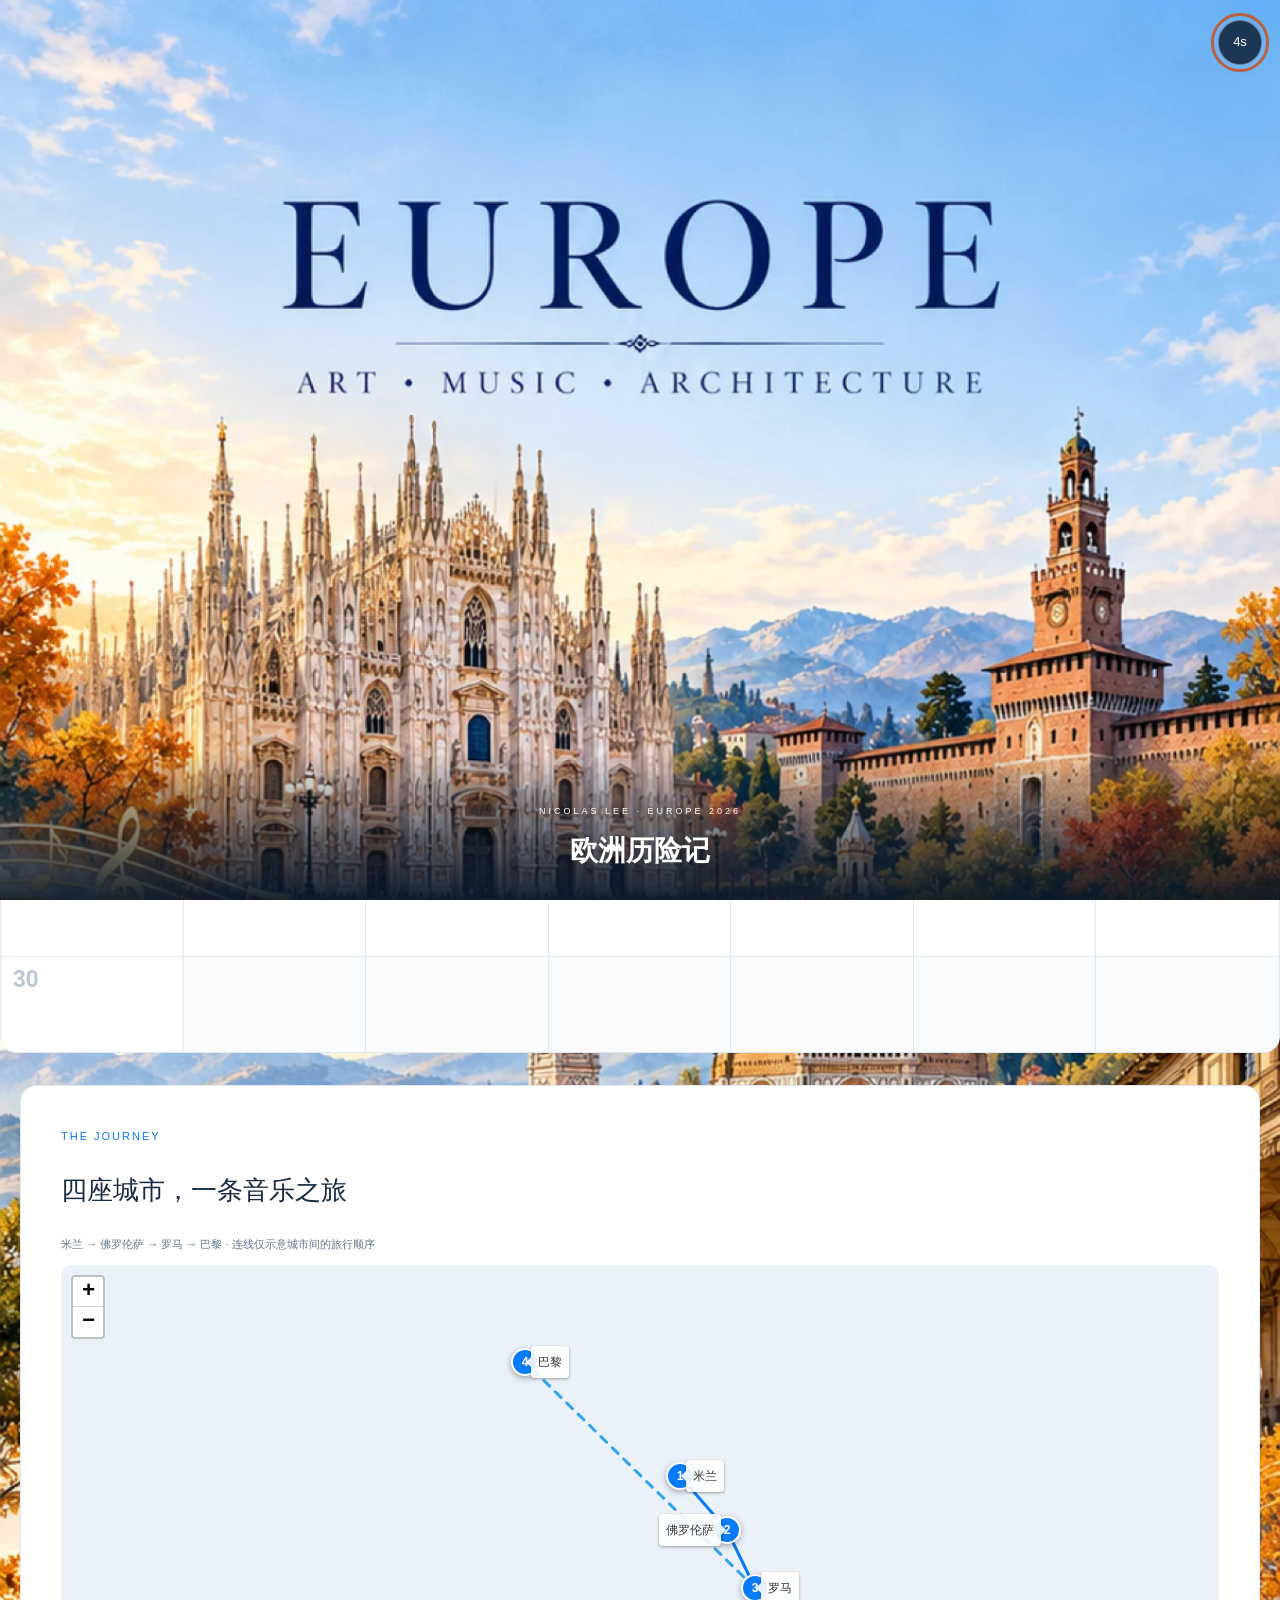
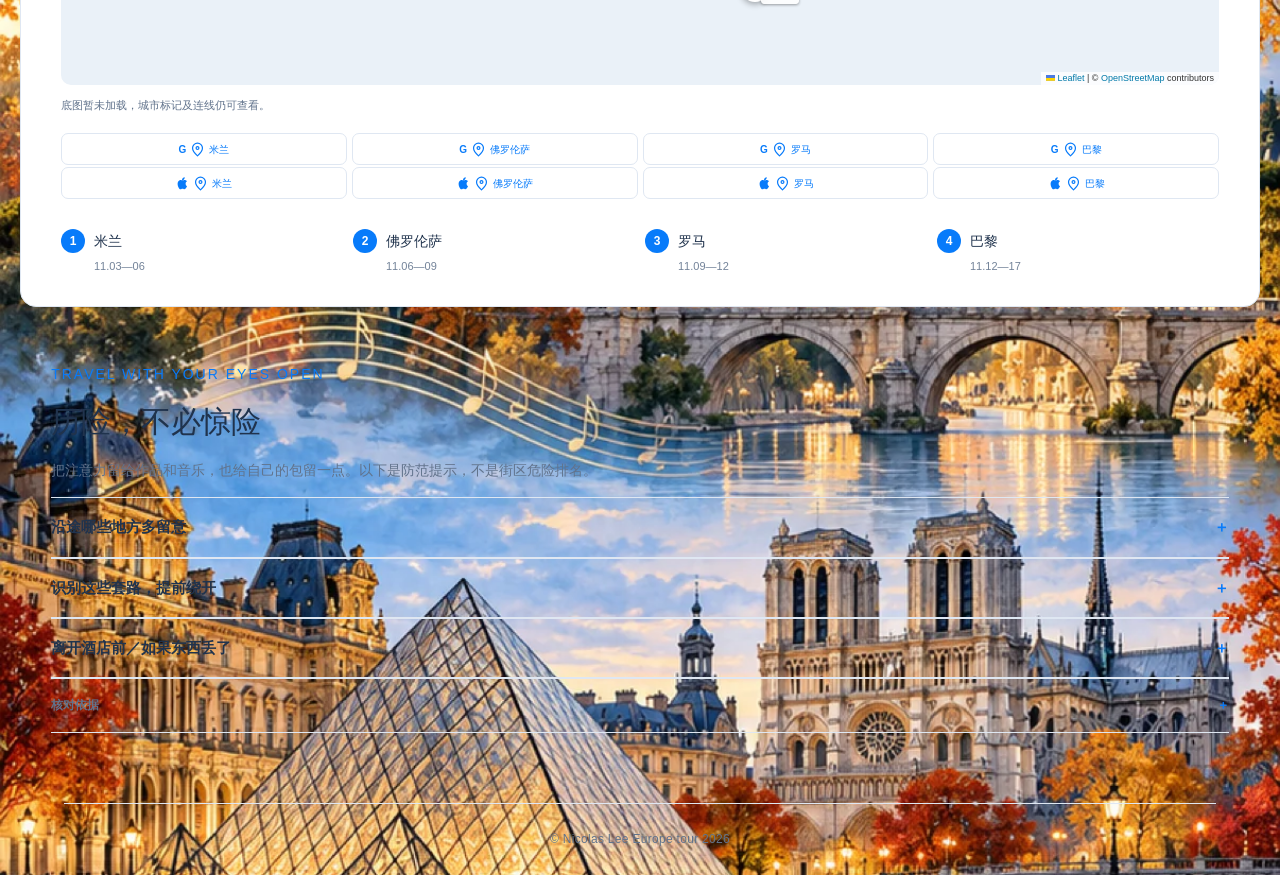
==== commit eed0d87d: "Optimize handbook images and make full offline pack optional" ====
--- a/index.html
+++ b/index.html
@@ -1 +1 @@
-<!doctype html><html lang="zh-CN"><head><meta charset="utf-8"><meta name="viewport" content="width=device-width,initial-scale=1,viewport-fit=cover"><meta name="apple-mobile-web-app-capable" content="yes"><meta name="apple-mobile-web-app-status-bar-style" content="black-translucent"><meta name="apple-mobile-web-app-title" content="欧洲历险记"><link rel="manifest" href="manifest.webmanifest"><meta name="theme-color" content="#f4f7fb"><title>欧洲历险记 · 2026旅行手册</title><link rel="stylesheet" href="vendor/leaflet.css"><link rel="stylesheet" href="style.css"><link rel="stylesheet" href="experience.css?v=58"><script>try{document.documentElement.dataset.theme=localStorage.getItem("eu-theme")||"light"}catch(e){}</script></head><body><a class="skip" href="#main">跳到日程</a><header class="top" id="siteHeader"></header><main id="main" tabindex="-1"></main><footer class="site-footer">© Nicolas Lee Europe tour 2026</footer><dialog id="settings"><form id="settingsForm"><div class="dialog-head"><h2>从住处开始</h2><button type="button" id="closeSettings" aria-label="关闭">×</button></div><p>三家意大利酒店已录入本地手册。你在这里修改的地址仅保存在本机浏览器中。巴黎住址已录入 Rue Marmontel 6号；内嵌地图仅使用已核实的坐标。修改地址会更新备用导航链接；内嵌地图不会自动把未核实的新地址定位到别处。</p><div id="hotelFields"></div><label>11月13日午餐地点（暂定）<input name="lunch" placeholder="餐厅名称、街道、Paris" autocomplete="off"></label><button class="primary" type="submit">保存并更新路线</button><p class="fine">当前尚未发布网页。公开分享前，请再次检查酒店地址与私人会面信息。</p></form></dialog><dialog id="eventDialog" aria-labelledby="eventTitle"><button type="button" id="closeEvent" aria-label="关闭活动详情">关闭 ×</button><div id="eventContent"></div></dialog><div id="toast" role="status" aria-live="polite"></div><script src="data.js?v=58"></script><script src="vendor/leaflet.js"></script><script src="map-data.js?v=58"></script><script src="maps.js?v=58"></script><script src="food-data.js?v=58"></script><script src="ticket-details.js?v=58"></script><script src="experience.js?v=58"></script><script src="departure-data.js?v=58"></script><script src="app.js?v=58"></script><script src="i18n-data.js?v=58"></script><script src="i18n.js?v=58"></script></body></html>
+<!doctype html><html lang="zh-CN"><head><meta charset="utf-8"><meta name="viewport" content="width=device-width,initial-scale=1,viewport-fit=cover"><meta name="apple-mobile-web-app-capable" content="yes"><meta name="apple-mobile-web-app-status-bar-style" content="black-translucent"><meta name="apple-mobile-web-app-title" content="欧洲历险记"><link rel="manifest" href="manifest.webmanifest"><meta name="theme-color" content="#f4f7fb"><title>欧洲历险记 · 2026旅行手册</title><link rel="stylesheet" href="vendor/leaflet.css"><link rel="stylesheet" href="style.css?v=76"><link rel="stylesheet" href="experience.css?v=76"><script>try{document.documentElement.dataset.theme=localStorage.getItem("eu-theme")||"light"}catch(e){}</script></head><body><a class="skip" href="#main">跳到日程</a><header class="top" id="siteHeader"></header><main id="main" tabindex="-1"></main><footer class="site-footer">© Nicolas Lee Europe tour 2026</footer><dialog id="settings"><form id="settingsForm"><div class="dialog-head"><h2>从住处开始</h2><button type="button" id="closeSettings" aria-label="关闭">×</button></div><p>三家意大利酒店已录入本地手册。你在这里修改的地址仅保存在本机浏览器中。巴黎住址已录入 Rue Marmontel 6号；内嵌地图仅使用已核实的坐标。修改地址会更新备用导航链接；内嵌地图不会自动把未核实的新地址定位到别处。</p><div id="hotelFields"></div><label>11月13日午餐地点（暂定）<input name="lunch" placeholder="餐厅名称、街道、Paris" autocomplete="off"></label><button class="primary" type="submit">保存并更新路线</button><section class="offline-pack" aria-labelledby="offlineHeading"><h3 id="offlineHeading">离线手册</h3><p class="fine">在 Wi-Fi 下下载图片与菜名音频。地图底图和外部网站仍需联网。</p><button id="offlineDownload" type="button">下载完整离线手册</button><p id="offlineStatus" class="fine" role="status" aria-live="polite">检查离线状态中…</p></section><p class="fine">当前尚未发布网页。公开分享前，请再次检查酒店地址与私人会面信息。</p></form></dialog><dialog id="eventDialog" aria-labelledby="eventTitle"><button type="button" id="closeEvent" aria-label="关闭活动详情">关闭 ×</button><div id="eventContent"></div></dialog><div id="toast" role="status" aria-live="polite"></div><script src="data.js?v=76"></script><script src="vendor/leaflet.js"></script><script src="map-data.js?v=76"></script><script src="maps.js?v=76"></script><script src="food-data.js?v=76"></script><script src="ticket-details.js?v=76"></script><script src="experience.js?v=76"></script><script src="departure-data.js?v=76"></script><script src="app.js?v=76"></script><script src="i18n-data.js?v=76"></script><script src="offline.js?v=76"></script><script src="i18n.js?v=76"></script></body></html>
--- a/style.css
+++ b/style.css
@@ -42,3 +42,5 @@
 .daily-dining{max-width:100%}.daily-dining>h2{font:27px Georgia,"Songti SC",serif}.dining-intro{font-size:13px;color:#62778f;max-width:760px;line-height:1.8}.dining-cards{display:grid;grid-template-columns:repeat(2,minmax(0,1fr));gap:20px;margin-top:25px}.dining-card{min-width:0;border:1px solid #e0e9f4;border-radius:12px;padding:22px;background:#f9fbff}.dining-top{display:flex;justify-content:space-between;align-items:start;gap:12px}.meal-label{white-space:nowrap;color:#087bfa;font-size:13px}.dining-top time{font-size:11px;color:#74879f;text-align:right}.dining-card h3{font-size:20px;line-height:1.45;margin:15px 0}.dining-card p{font-size:13px;line-height:1.85}.dining-card p>b{display:block;font-size:11px;color:#74879f;font-weight:500;margin-bottom:3px}.dining-card .meal-budget{color:#087bfa;font-size:18px}.meal-budget small{font-size:10px;color:#74879f}.restaurant-address{color:#6d7f94;overflow-wrap:anywhere}.restaurant-address button{color:#087bfa;font-size:17px;padding:2px 6px}.meal-timing{border-left:2px solid #9ec9ff;padding-left:12px}.restaurant-info summary{font-size:11px;color:#6d7f94}.restaurant-info p{font-size:11px}.dining-footnote{margin-top:22px;max-width:850px}@media(max-width:760px){.dining-cards{grid-template-columns:1fr;gap:16px}.dining-card{padding:18px}.dining-card h3{font-size:19px}.daily-dining>h2{font-size:24px}}
 
 .dining-card .dish-pick{color:#c5283d;font-weight:700}.restaurant-rating{border-radius:8px;background:#eef4ff;padding:10px 12px;margin:12px 0}.restaurant-rating strong{font-size:12px;color:#285387;display:block;line-height:1.6}.restaurant-rating small{display:block;font-size:11px;color:#677a93;line-height:1.7;margin-top:4px}
+
+.offline-pack{margin:18px 0 6px;padding:14px;border:1px solid #d8e5f2;border-radius:12px;background:var(--paper,#fff)}.offline-pack h3{margin:0 0 6px;font-size:1rem}.offline-pack p{margin:6px 0}.offline-pack button{width:auto;min-height:36px;padding:6px 12px;border:1px solid #087bfa;border-radius:7px;background:#087bfa;color:#fff;font:inherit;cursor:pointer}.offline-pack button:disabled{opacity:.55;cursor:wait}
--- a/experience.css
+++ b/experience.css
@@ -60,9 +60,9 @@
 html:has(#welcomeCover[open]),body:has(#welcomeCover[open]){overflow:hidden;overscroll-behavior:none;background:#0b1725}
 
 /* Extend the artwork beyond the dynamic viewport into Safari's exposed background. */
-html:has(#welcomeCover[open]),body:has(#welcomeCover[open]){background:#93bce1 url("assets/europe-cover-iphone17.png") center top / 100% auto no-repeat;min-height:100vh;min-height:100lvh}
+html:has(#welcomeCover[open]),body:has(#welcomeCover[open]){background:#93bce1 url("assets/europe-cover-iphone17.webp") center top / 100% auto no-repeat;min-height:100vh;min-height:100lvh}
 #welcomeCover{background:transparent;overflow:visible}
-#welcomeCover::backdrop{background:#93bce1 url("assets/europe-cover-iphone17.png") center top / cover no-repeat}
+#welcomeCover::backdrop{background:#93bce1 url("assets/europe-cover-iphone17.webp") center top / cover no-repeat}
 #welcomeCover .cover-frame{overflow:visible}
 #welcomeCover .cover-frame>img{top:calc(-1 * env(safe-area-inset-top,0px));bottom:auto;height:calc(100vh + env(safe-area-inset-top,0px) + env(safe-area-inset-bottom,0px));height:calc(100lvh + env(safe-area-inset-top,0px) + env(safe-area-inset-bottom,0px));min-height:100%;object-fit:cover;object-position:center top;pointer-events:none}
 
